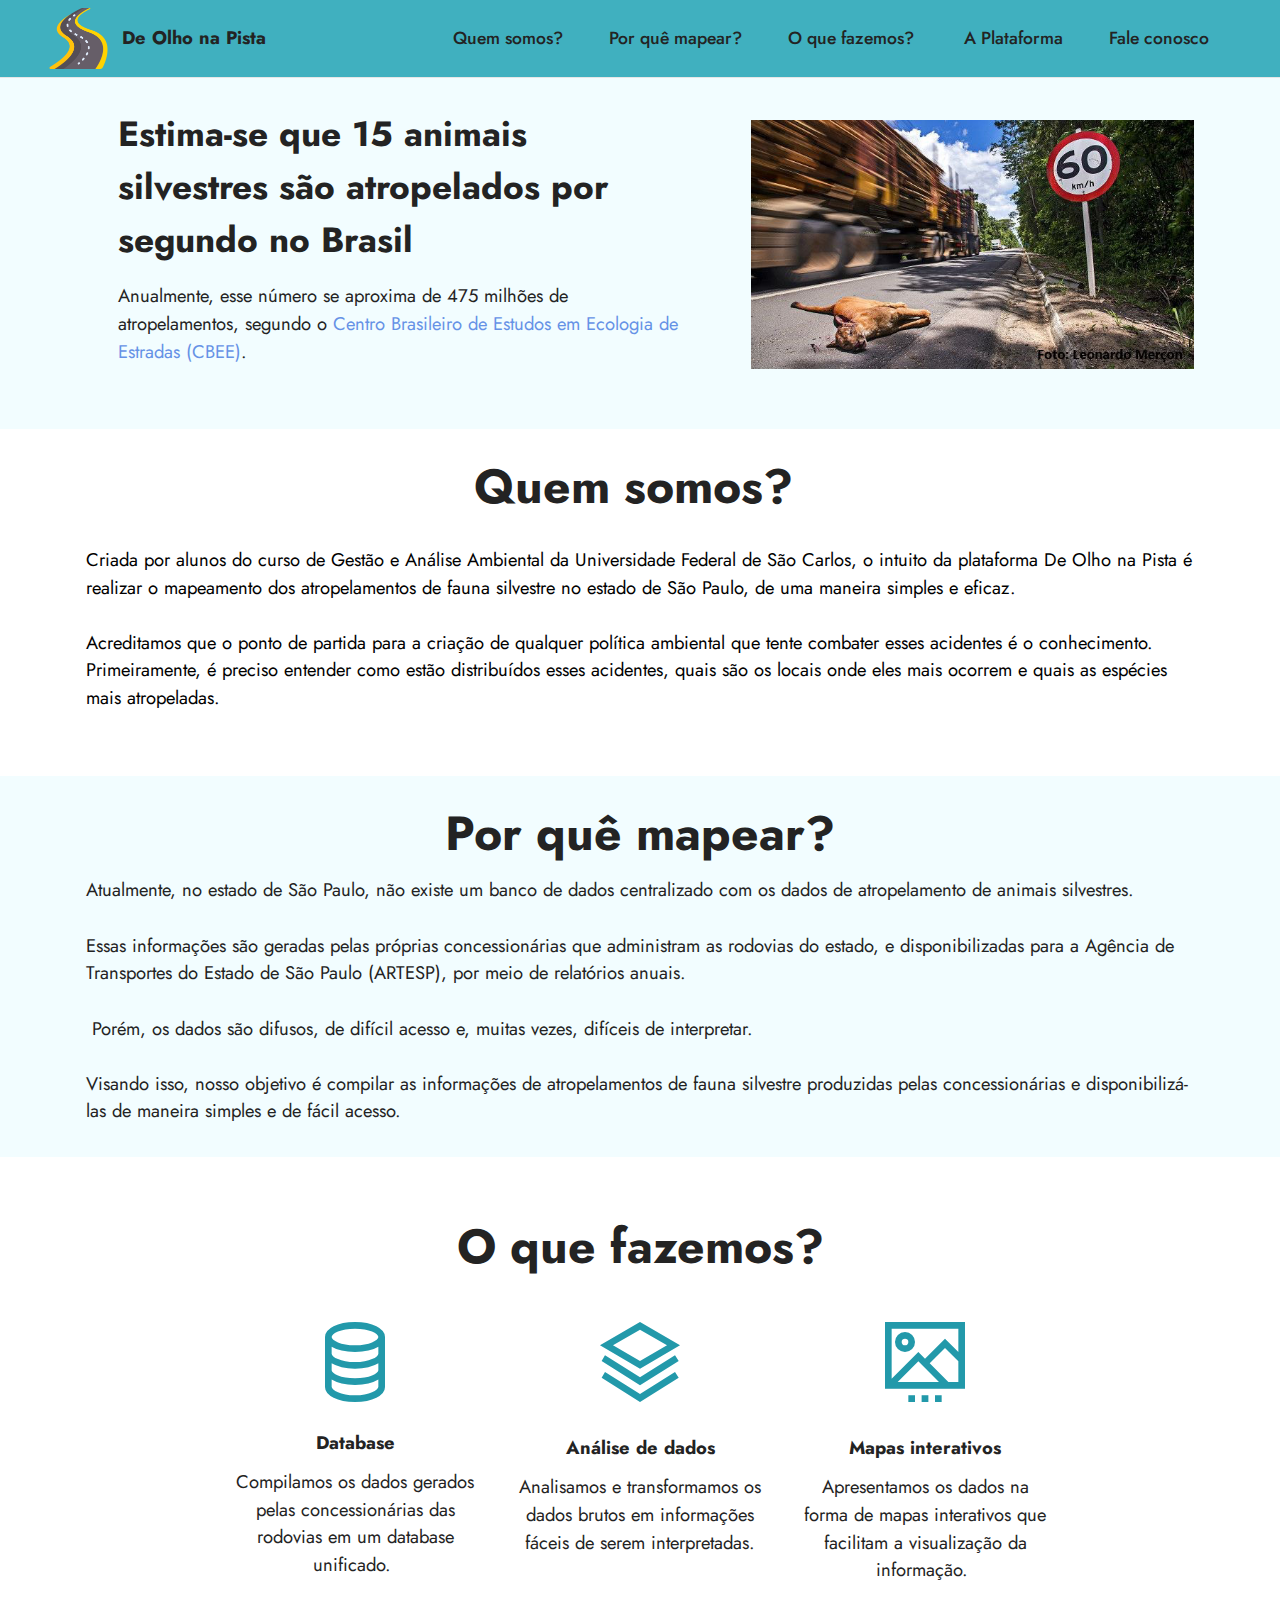
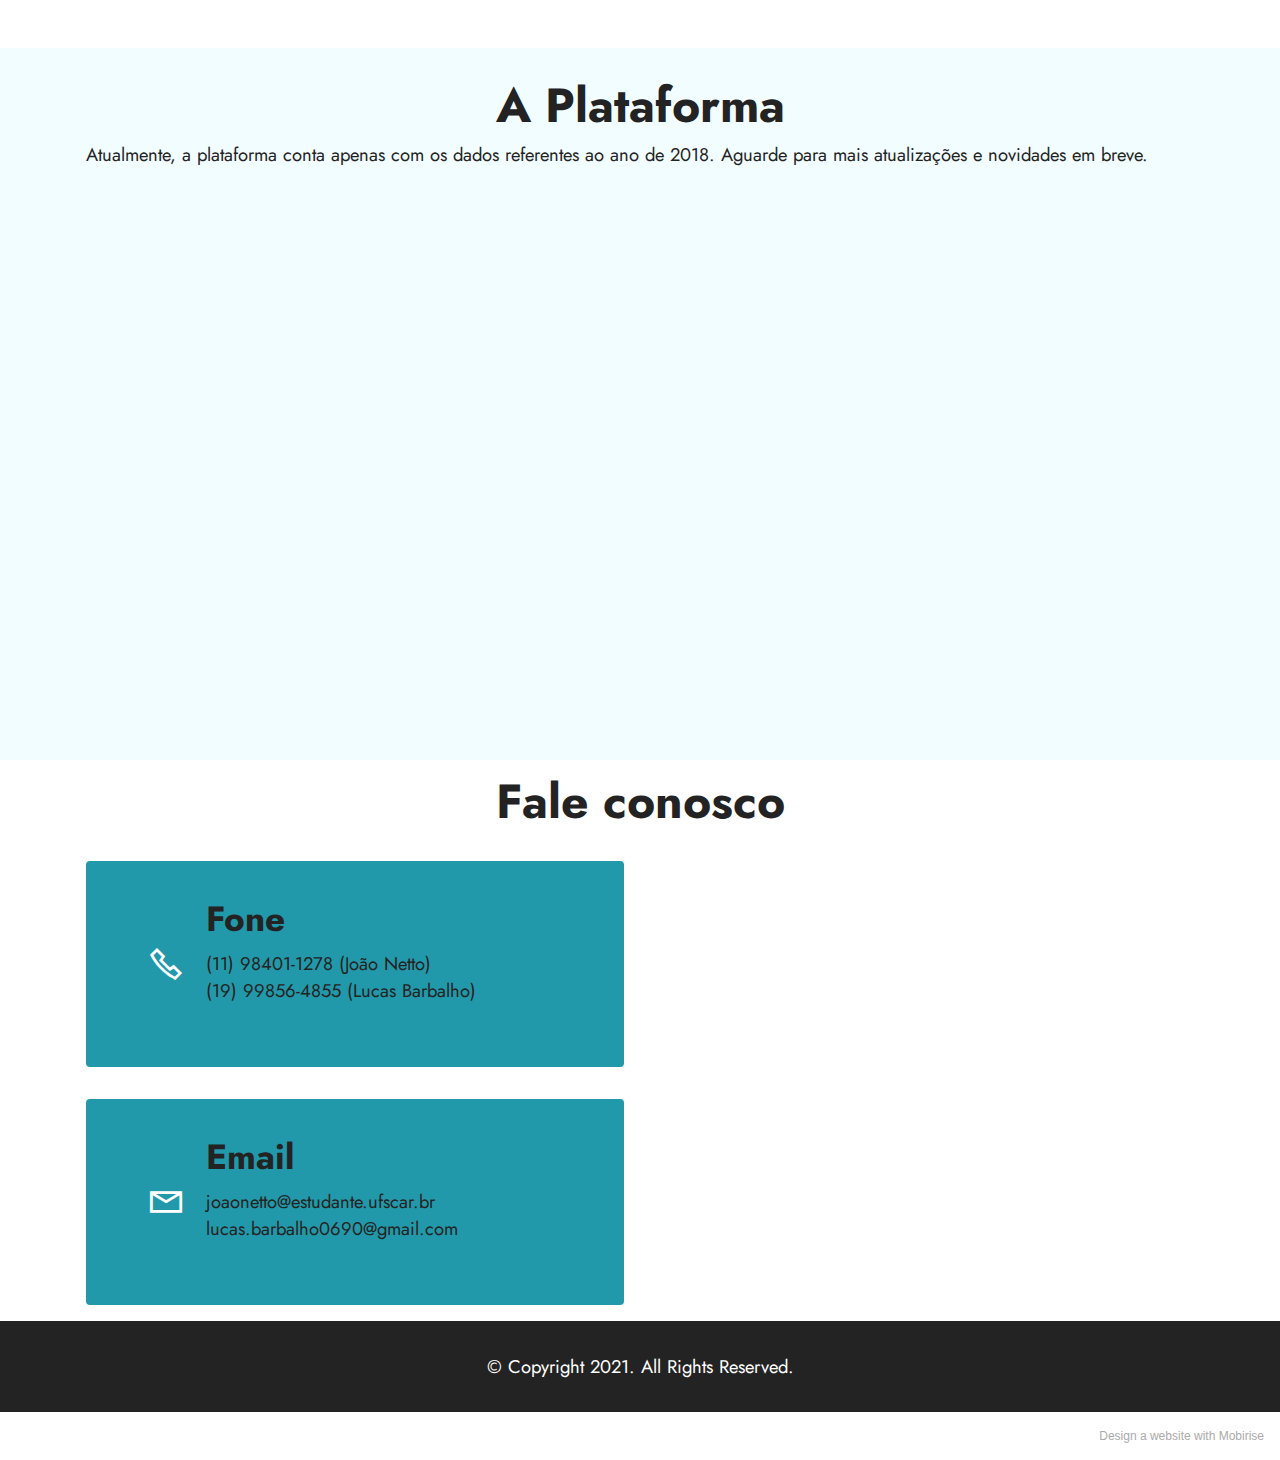
==== index.html @ 4a823601 "criacao site" ====
<!DOCTYPE html>
<html  >
<head>
  <!-- Site made with Mobirise Website Builder v5.2.0, https://mobirise.com -->
  <meta charset="UTF-8">
  <meta http-equiv="X-UA-Compatible" content="IE=edge">
  <meta name="generator" content="Mobirise v5.2.0, mobirise.com">
  <meta name="viewport" content="width=device-width, initial-scale=1, minimum-scale=1">
  <link rel="shortcut icon" href="assets/images/road-128x128-1.png" type="image/x-icon">
  <meta name="description" content="">
  
  
  <title>De Olho na Pista </title>
  <link rel="stylesheet" href="assets/web/assets/mobirise-icons2/mobirise2.css">
  <link rel="stylesheet" href="assets/tether/tether.min.css">
  <link rel="stylesheet" href="assets/bootstrap/css/bootstrap.min.css">
  <link rel="stylesheet" href="assets/bootstrap/css/bootstrap-grid.min.css">
  <link rel="stylesheet" href="assets/bootstrap/css/bootstrap-reboot.min.css">
  <link rel="stylesheet" href="assets/dropdown/css/style.css">
  <link rel="stylesheet" href="assets/socicon/css/styles.css">
  <link rel="stylesheet" href="assets/theme/css/style.css">
  <link rel="preload" as="style" href="assets/mobirise/css/mbr-additional.css"><link rel="stylesheet" href="assets/mobirise/css/mbr-additional.css" type="text/css">
  
  
  
  
</head>
<body>
  
  <section class="menu cid-s48OLK6784" once="menu" id="menu1-h">
    
    <nav class="navbar navbar-dropdown navbar-fixed-top navbar-expand-lg">
        <div class="container-fluid">
            <div class="navbar-brand">
                <span class="navbar-logo">
                    <a href="https://mobiri.se">
                        <img src="assets/images/road-121x121.png" alt="Mobirise" style="height: 3.8rem;">
                    </a>
                </span>
                <span class="navbar-caption-wrap"><a class="navbar-caption text-black text-primary display-7" href="index.html#top">De Olho na Pista</a></span>
            </div>
            <button class="navbar-toggler" type="button" data-toggle="collapse" data-target="#navbarSupportedContent" aria-controls="navbarNavAltMarkup" aria-expanded="false" aria-label="Toggle navigation">
                <div class="hamburger">
                    <span></span>
                    <span></span>
                    <span></span>
                    <span></span>
                </div>
            </button>
            <div class="collapse navbar-collapse" id="navbarSupportedContent">
                <ul class="navbar-nav nav-dropdown nav-right" data-app-modern-menu="true"><li class="nav-item"><a class="nav-link link text-black text-primary display-4" href="index.html#content1-b">Quem somos?</a></li>
                    <li class="nav-item"><a class="nav-link link text-black text-primary display-4" href="index.html#header2-p">
                            Por quê mapear?</a></li><li class="nav-item"><a class="nav-link link text-black text-primary display-4" href="index.html#features1-k">
                            O que fazemos?&nbsp;</a></li><li class="nav-item"><a class="nav-link link text-black text-primary display-4" href="index.html#map1-s">A Plataforma</a></li><li class="nav-item"><a class="nav-link link text-black text-primary display-4" href="index.html#contacts3-m">
                            Fale conosco</a></li></ul>
                
                
            </div>
        </div>
    </nav>

</section>

<section class="header14 cid-slOKND5qUb" id="header14-t">

    

    

    <div class="container">
        <div class="row justify-content-center align-items-center">
            <div class="col-12 col-md-5 image-wrapper">
                <img src="assets/images/fotocapa2-1-624x351.jpg" alt="Mobirise">
            </div>
            <div class="col-12 col-md">
                <div class="text-wrapper">
                    <h1 class="mbr-section-title mbr-fonts-style mb-3 display-5"><strong>Estima-se que 15 animais silvestres são atropelados por segundo no Brasil</strong></h1>
                    <p class="mbr-text mbr-fonts-style display-7">
                        Anualmente, esse número se aproxima de 475 milhões de atropelamentos, segundo o <a href="https://ecoestradas.com.br/" class="text-primary" target="_blank">Centro Brasileiro de Estudos em Ecologia de Estradas (CBEE)</a>.</p>
                    
                </div>
            </div>
        </div>
    </div>
</section>

<section class="content1 cid-s48vaXqeL6" id="content1-b">
    
    <div class="container">
        <div class="row justify-content-center">
            <div class="title col-12 col-md-12">
                <h3 class="mbr-section-title mbr-fonts-style align-center mb-4 display-2"><strong>Quem somos?&nbsp;</strong></h3>
                <h4 class="mbr-section-subtitle align-center mbr-fonts-style mb-4 display-7">Criada por alunos do curso de Gestão e Análise Ambiental da Universidade Federal de São Carlos, o intuito da plataforma De Olho na Pista é realizar o mapeamento dos atropelamentos de fauna silvestre no estado de São Paulo, de uma maneira simples e eficaz.&nbsp;<br><br>Acreditamos que o ponto de partida para a criação de qualquer política ambiental que tente combater esses acidentes é o conhecimento. Primeiramente, é preciso entender como estão distribuídos esses acidentes, quais são os locais onde eles mais ocorrem e quais as espécies mais atropeladas.&nbsp;&nbsp;<br></h4>
                
            </div>
        </div>
    </div>
</section>

<section class="header2 cid-slvj7kdB2M" id="header2-p">

    

    

    <div class="container">
        <div class="row">
            <div class="col-12 col-lg-12">
                <h1 class="mbr-section-title mbr-fonts-style mb-3 display-2"><strong>Por quê mapear?</strong></h1>
                
                <p class="mbr-text mbr-fonts-style display-7">Atualmente, no estado de São Paulo, não existe um banco de dados centralizado com os dados de atropelamento de animais silvestres.<br><br>Essas informações são geradas pelas próprias concessionárias que administram as rodovias do estado, e disponibilizadas para a Agência de Transportes do Estado de São Paulo (ARTESP), por meio de relatórios anuais.&nbsp;<br><br>&nbsp;Porém, os dados são difusos, de difícil acesso e, muitas vezes, difíceis de interpretar.&nbsp;<br><br>Visando isso, nosso objetivo é compilar as informações de atropelamentos de fauna silvestre produzidas pelas concessionárias e disponibilizá-las de maneira simples e de fácil acesso.&nbsp;</p>
                
            </div>
        </div>
    </div>
</section>

<section class="features1 cid-sjnw6CObbz" id="features1-k">
    

    
    <div class="container">
        <div class="row">
            <div class="col-12 col-lg-9">
                <h3 class="mbr-section-title mbr-fonts-style align-center mb-0 display-2"><strong>O que fazemos?</strong></h3>
                
            </div>
        </div>
        <div class="row">
            <div class="card col-12 col-md-6 col-lg-3">
                <div class="card-wrapper">
                    <div class="card-box align-center">
                        <div class="iconfont-wrapper">
                            <span class="mbr-iconfont mobi-mbri-database mobi-mbri" style="color: rgb(34, 153, 170); fill: rgb(34, 153, 170);"></span>
                        </div>
                        <h5 class="card-title mbr-fonts-style display-7"><p><strong>Database</strong></p></h5>
                        <p class="card-text mbr-fonts-style display-7">Compilamos os dados gerados pelas concessionárias das rodovias em um database unificado.&nbsp;</p>
                    </div>
                </div>
            </div>
            <div class="card col-12 col-md-6 col-lg-3">
                <div class="card-wrapper">
                    <div class="card-box align-center">
                        <div class="iconfont-wrapper">
                            <span class="mbr-iconfont mobi-mbri-layers mobi-mbri" style="color: rgb(34, 153, 170); fill: rgb(34, 153, 170);"></span>
                        </div>
                        <h5 class="card-title mbr-fonts-style display-7"><strong>Análise de dados</strong></h5>
                        <p class="card-text mbr-fonts-style display-7">Analisamos e transformamos os dados brutos em informações fáceis de serem interpretadas.</p>
                    </div>
                </div>
            </div>
            <div class="card col-12 col-md-6 col-lg-3">
                <div class="card-wrapper">
                    <div class="card-box align-center">
                        <div class="iconfont-wrapper">
                            <span class="mbr-iconfont mobi-mbri-image-slider mobi-mbri" style="color: rgb(34, 153, 170); fill: rgb(34, 153, 170);"></span>
                        </div>
                        <h5 class="card-title mbr-fonts-style display-7"><strong>Mapas interativos</strong></h5>
                        <p class="card-text mbr-fonts-style display-7">Apresentamos os dados na forma de mapas interativos que facilitam a visualização da informação.&nbsp;</p>
                    </div>
                </div>
            </div>
            
        </div>
    </div>
</section>

<section class="map1 cid-slOyxvfg5L" id="map1-s">
    
    
    <div class="container">
        <div class="mbr-section-head mb-4">
            <h3 class="mbr-section-title mbr-fonts-style align-center mb-0 display-2"><strong>A Plataforma</strong></h3>
            <h4 class="mbr-section-subtitle mbr-fonts-style align-center mb-0 mt-2 display-7">Atualmente, a plataforma conta apenas com os dados referentes ao ano de 2018. Aguarde para mais atualizações e novidades em breve.&nbsp;&nbsp;</h4>
        </div>
        <div class="google-map"><iframe frameborder="0" style="border:0" src="https://www.google.com/maps/embed/v1/place?key=AIzaSyCNveGQ9bfpKFwWzQLLftrR9hNiHwdqQG8&amp;q=350 5th Ave, New York, NY 10118" allowfullscreen=""></iframe></div>
    </div>
</section>

<section class="contacts3 map1 cid-sjnB9r39yg" id="contacts3-m">

    
    
    <div class="container">
        <div class="mbr-section-head">
            <h3 class="mbr-section-title mbr-fonts-style align-center mb-0 display-2">
                <strong>Fale conosco</strong></h3>
            
        </div>
        <div class="row justify-content-center mt-4">
            <div class="card col-12 col-md-6">
                <div class="card-wrapper">
                    <div class="image-wrapper">
                        <span class="mbr-iconfont mobi-mbri-phone mobi-mbri" style="color: rgb(255, 255, 255); fill: rgb(255, 255, 255);"></span>
                    </div>
                    <div class="text-wrapper">
                        <h6 class="card-title mbr-fonts-style mb-1 display-5"><strong>Fone</strong></h6>
                        <p class="mbr-text mbr-fonts-style display-7">(11) 98401-1278 (João Netto)<br>(19) 99856-4855 (Lucas Barbalho)&nbsp; &nbsp; &nbsp; &nbsp; &nbsp; &nbsp; &nbsp; &nbsp; &nbsp; &nbsp; &nbsp; &nbsp;</p>
                    </div>
                </div>
                <div class="card-wrapper">
                    <div class="image-wrapper">
                        <span class="mbr-iconfont mobi-mbri-letter mobi-mbri" style="color: rgb(255, 255, 255); fill: rgb(255, 255, 255);"></span>
                    </div>
                    <div class="text-wrapper">
                        <h6 class="card-title mbr-fonts-style mb-1 display-5">
                            <strong>Email</strong>
                        </h6>
                        <p class="mbr-text mbr-fonts-style display-7">joaonetto@estudante.ufscar.br<br>lucas.barbalho0690@gmail.com</p>
                    </div>
                </div>
            </div>
            <div class="map-wrapper col-12 col-md-6">
                <div class="google-map"><iframe frameborder="0" style="border:0" src="https://www.google.com/maps/embed/v1/place?key=AIzaSyCZI5F_k6S1k46ujh0SNrapM89f7mJxd30&amp;q=Universidade Federal de São Carlos " allowfullscreen=""></iframe></div>
            </div>
        </div>
    </div>
</section>

<section class="footer3 cid-s48P1Icc8J" once="footers" id="footer3-i">

    

    

    <div class="container-fluid">
        <div class="media-container-row align-center mbr-white">
            
            
            <div class="row row-copirayt">
                <p class="mbr-text mb-0 mbr-fonts-style mbr-white align-center display-7">
                    © Copyright 2021. All Rights Reserved.
                </p>
            </div>
        </div>
    </div>
</section><section style="background-color: #fff; font-family: -apple-system, BlinkMacSystemFont, 'Segoe UI', 'Roboto', 'Helvetica Neue', Arial, sans-serif; color:#aaa; font-size:12px; padding: 0; align-items: center; display: flex;"><a href="https://mobirise.site/d" style="flex: 1 1; height: 3rem; padding-left: 1rem;"></a><p style="flex: 0 0 auto; margin:0; padding-right:1rem;">Design a website with <a href="https://mobirise.site/z" style="color:#aaa;">Mobirise</a></p></section><script src="assets/web/assets/jquery/jquery.min.js"></script>  <script src="assets/popper/popper.min.js"></script>  <script src="assets/tether/tether.min.js"></script>  <script src="assets/bootstrap/js/bootstrap.min.js"></script>  <script src="assets/smoothscroll/smooth-scroll.js"></script>  <script src="assets/dropdown/js/nav-dropdown.js"></script>  <script src="assets/dropdown/js/navbar-dropdown.js"></script>  <script src="assets/touchswipe/jquery.touch-swipe.min.js"></script>  <script src="assets/theme/js/script.js"></script>  
  
  
</body>
</html>
---- assets/web/assets/mobirise-icons2/mobirise2.css ----
@font-face {
  font-family: 'Moririse2';
  font-display: swap;
  src:  url('mobirise2.eot?f2bix4');
  src:  url('mobirise2.eot?f2bix4#iefix') format('embedded-opentype'),
    url('mobirise2.ttf?f2bix4') format('truetype'),
    url('mobirise2.woff?f2bix4') format('woff'),
    url('mobirise2.svg?f2bix4#mobirise2') format('svg');
  font-weight: normal;
  font-style: normal;
}

[class^="mobi-"], [class*=" mobi-"] {
  /* use !important to prevent issues with browser extensions that change fonts */
  font-family: 'Moririse2' !important;
  speak: none;
  font-style: normal;
  font-weight: normal;
  font-variant: normal;
  text-transform: none;
  line-height: 1;

  /* Better Font Rendering =========== */
  -webkit-font-smoothing: antialiased;
  -moz-osx-font-smoothing: grayscale;
}

.mobi-mbri-add-submenu:before {
  content: "\e900";
}
.mobi-mbri-alert:before {
  content: "\e901";
}
.mobi-mbri-align-center:before {
  content: "\e902";
}
.mobi-mbri-align-justify:before {
  content: "\e903";
}
.mobi-mbri-align-left:before {
  content: "\e904";
}
.mobi-mbri-align-right:before {
  content: "\e905";
}
.mobi-mbri-android:before {
  content: "\e906";
}
.mobi-mbri-apple:before {
  content: "\e907";
}
.mobi-mbri-arrow-down:before {
  content: "\e908";
}
.mobi-mbri-arrow-next:before {
  content: "\e909";
}
.mobi-mbri-arrow-prev:before {
  content: "\e90a";
}
.mobi-mbri-arrow-up:before {
  content: "\e90b";
}
.mobi-mbri-bold:before {
  content: "\e90c";
}
.mobi-mbri-bookmark:before {
  content: "\e90d";
}
.mobi-mbri-bootstrap:before {
  content: "\e90e";
}
.mobi-mbri-briefcase:before {
  content: "\e90f";
}
.mobi-mbri-browse:before {
  content: "\e910";
}
.mobi-mbri-bulleted-list:before {
  content: "\e911";
}
.mobi-mbri-calendar:before {
  content: "\e912";
}
.mobi-mbri-camera:before {
  content: "\e913";
}
.mobi-mbri-cart-add:before {
  content: "\e914";
}
.mobi-mbri-cart-full:before {
  content: "\e915";
}
.mobi-mbri-cash:before {
  content: "\e916";
}
.mobi-mbri-change-style:before {
  content: "\e917";
}
.mobi-mbri-chat:before {
  content: "\e918";
}
.mobi-mbri-clock:before {
  content: "\e919";
}
.mobi-mbri-close:before {
  content: "\e91a";
}
.mobi-mbri-cloud:before {
  content: "\e91b";
}
.mobi-mbri-code:before {
  content: "\e91c";
}
.mobi-mbri-contact-form:before {
  content: "\e91d";
}
.mobi-mbri-credit-card:before {
  content: "\e91e";
}
.mobi-mbri-cursor-click:before {
  content: "\e91f";
}
.mobi-mbri-cust-feedback:before {
  content: "\e920";
}
.mobi-mbri-database:before {
  content: "\e921";
}
.mobi-mbri-delivery:before {
  content: "\e922";
}
.mobi-mbri-desktop:before {
  content: "\e923";
}
.mobi-mbri-devices:before {
  content: "\e924";
}
.mobi-mbri-down:before {
  content: "\e925";
}
.mobi-mbri-download-2:before {
  content: "\e926";
}
.mobi-mbri-download:before {
  content: "\e927";
}
.mobi-mbri-drag-n-drop-2:before {
  content: "\e928";
}
.mobi-mbri-drag-n-drop:before {
  content: "\e929";
}
.mobi-mbri-edit-2:before {
  content: "\e92a";
}
.mobi-mbri-edit:before {
  content: "\e92b";
}
.mobi-mbri-error:before {
  content: "\e92c";
}
.mobi-mbri-extension:before {
  content: "\e92d";
}
.mobi-mbri-features:before {
  content: "\e92e";
}
.mobi-mbri-file:before {
  content: "\e92f";
}
.mobi-mbri-flag:before {
  content: "\e930";
}
.mobi-mbri-folder:before {
  content: "\e931";
}
.mobi-mbri-gift:before {
  content: "\e932";
}
.mobi-mbri-github:before {
  content: "\e933";
}
.mobi-mbri-globe-2:before {
  content: "\e934";
}
.mobi-mbri-globe:before {
  content: "\e935";
}
.mobi-mbri-growing-chart:before {
  content: "\e936";
}
.mobi-mbri-hearth:before {
  content: "\e937";
}
.mobi-mbri-help:before {
  content: "\e938";
}
.mobi-mbri-home:before {
  content: "\e939";
}
.mobi-mbri-hot-cup:before {
  content: "\e93a";
}
.mobi-mbri-idea:before {
  content: "\e93b";
}
.mobi-mbri-image-gallery:before {
  content: "\e93c";
}
.mobi-mbri-image-slider:before {
  content: "\e93d";
}
.mobi-mbri-info:before {
  content: "\e93e";
}
.mobi-mbri-italic:before {
  content: "\e93f";
}
.mobi-mbri-key:before {
  content: "\e940";
}
.mobi-mbri-laptop:before {
  content: "\e941";
}
.mobi-mbri-layers:before {
  content: "\e942";
}
.mobi-mbri-left-right:before {
  content: "\e943";
}
.mobi-mbri-left:before {
  content: "\e944";
}
.mobi-mbri-letter:before {
  content: "\e945";
}
.mobi-mbri-like:before {
  content: "\e946";
}
.mobi-mbri-link:before {
  content: "\e947";
}
.mobi-mbri-lock:before {
  content: "\e948";
}
.mobi-mbri-login:before {
  content: "\e949";
}
.mobi-mbri-logout:before {
  content: "\e94a";
}
.mobi-mbri-magic-stick:before {
  content: "\e94b";
}
.mobi-mbri-map-pin:before {
  content: "\e94c";
}
.mobi-mbri-menu:before {
  content: "\e94d";
}
.mobi-mbri-mobile-2:before {
  content: "\e94e";
}
.mobi-mbri-mobile-horizontal:before {
  content: "\e94f";
}
.mobi-mbri-mobile:before {
  content: "\e950";
}
.mobi-mbri-mobirise:before {
  content: "\e951";
}
.mobi-mbri-more-horizontal:before {
  content: "\e952";
}
.mobi-mbri-more-vertical:before {
  content: "\e953";
}
.mobi-mbri-music:before {
  content: "\e954";
}
.mobi-mbri-new-file:before {
  content: "\e955";
}
.mobi-mbri-numbered-list:before {
  content: "\e956";
}
.mobi-mbri-opened-folder:before {
  content: "\e957";
}
.mobi-mbri-pages:before {
  content: "\e958";
}
.mobi-mbri-paper-plane:before {
  content: "\e959";
}
.mobi-mbri-paperclip:before {
  content: "\e95a";
}
.mobi-mbri-phone:before {
  content: "\e95b";
}
.mobi-mbri-photo:before {
  content: "\e95c";
}
.mobi-mbri-photos:before {
  content: "\e95d";
}
.mobi-mbri-pin:before {
  content: "\e95e";
}
.mobi-mbri-play:before {
  content: "\e95f";
}
.mobi-mbri-plus:before {
  content: "\e960";
}
.mobi-mbri-preview:before {
  content: "\e961";
}
.mobi-mbri-print:before {
  content: "\e962";
}
.mobi-mbri-protect:before {
  content: "\e963";
}
.mobi-mbri-question:before {
  content: "\e964";
}
.mobi-mbri-quote-left:before {
  content: "\e965";
}
.mobi-mbri-quote-right:before {
  content: "\e966";
}
.mobi-mbri-redo:before {
  content: "\e967";
}
.mobi-mbri-refresh:before {
  content: "\e968";
}
.mobi-mbri-responsive-2:before {
  content: "\e969";
}
.mobi-mbri-responsive:before {
  content: "\e96a";
}
.mobi-mbri-right:before {
  content: "\e96b";
}
.mobi-mbri-rocket:before {
  content: "\e96c";
}
.mobi-mbri-sad-face:before {
  content: "\e96d";
}
.mobi-mbri-sale:before {
  content: "\e96e";
}
.mobi-mbri-save:before {
  content: "\e96f";
}
.mobi-mbri-search:before {
  content: "\e970";
}
.mobi-mbri-setting-2:before {
  content: "\e971";
}
.mobi-mbri-setting-3:before {
  content: "\e972";
}
.mobi-mbri-setting:before {
  content: "\e973";
}
.mobi-mbri-share:before {
  content: "\e974";
}
.mobi-mbri-shopping-bag:before {
  content: "\e975";
}
.mobi-mbri-shopping-basket:before {
  content: "\e976";
}
.mobi-mbri-shopping-cart:before {
  content: "\e977";
}
.mobi-mbri-sites:before {
  content: "\e978";
}
.mobi-mbri-smile-face:before {
  content: "\e979";
}
.mobi-mbri-speed:before {
  content: "\e97a";
}
.mobi-mbri-star:before {
  content: "\e97b";
}
.mobi-mbri-success:before {
  content: "\e97c";
}
.mobi-mbri-sun:before {
  content: "\e97d";
}
.mobi-mbri-sun2:before {
  content: "\e97e";
}
.mobi-mbri-tablet-vertical:before {
  content: "\e97f";
}
.mobi-mbri-tablet:before {
  content: "\e980";
}
.mobi-mbri-target:before {
  content: "\e981";
}
.mobi-mbri-timer:before {
  content: "\e982";
}
.mobi-mbri-to-ftp:before {
  content: "\e983";
}
.mobi-mbri-to-local-drive:before {
  content: "\e984";
}
.mobi-mbri-touch-swipe:before {
  content: "\e985";
}
.mobi-mbri-touch:before {
  content: "\e986";
}
.mobi-mbri-trash:before {
  content: "\e987";
}
.mobi-mbri-underline:before {
  content: "\e988";
}
.mobi-mbri-undo:before {
  content: "\e989";
}
.mobi-mbri-unlink:before {
  content: "\e98a";
}
.mobi-mbri-unlock:before {
  content: "\e98b";
}
.mobi-mbri-up-down:before {
  content: "\e98c";
}
.mobi-mbri-up:before {
  content: "\e98d";
}
.mobi-mbri-update:before {
  content: "\e98e";
}
.mobi-mbri-upload-2:before {
  content: "\e98f";
}
.mobi-mbri-upload:before {
  content: "\e990";
}
.mobi-mbri-user-2:before {
  content: "\e991";
}
.mobi-mbri-user:before {
  content: "\e992";
}
.mobi-mbri-users:before {
  content: "\e993";
}
.mobi-mbri-video-play:before {
  content: "\e994";
}
.mobi-mbri-video:before {
  content: "\e995";
}
.mobi-mbri-watch:before {
  content: "\e996";
}
.mobi-mbri-website-theme-2:before {
  content: "\e997";
}
.mobi-mbri-website-theme:before {
  content: "\e998";
}
.mobi-mbri-wifi:before {
  content: "\e999";
}
.mobi-mbri-windows:before {
  content: "\e99a";
}
.mobi-mbri-zoom-in:before {
  content: "\e99b";
}
.mobi-mbri-zoom-out:before {
  content: "\e99c";
}
---- assets/dropdown/css/style.css ----
.navbar-dropdown {
  left: 0;
  padding: 0;
  position: absolute;
  right: 0;
  top: 0;
  transition: all 0.45s ease;
  z-index: 1030;
  background: #282828; }
  .navbar-dropdown .navbar-logo {
    margin-right: 0.8rem;
    transition: margin 0.3s ease-in-out;
    vertical-align: middle; }
    .navbar-dropdown .navbar-logo img {
      height: 3.125rem;
      transition: all 0.3s ease-in-out; }
    .navbar-dropdown .navbar-logo.mbr-iconfont {
      font-size: 3.125rem;
      line-height: 3.125rem; }
  .navbar-dropdown .navbar-caption {
    font-weight: 700;
    white-space: normal;
    vertical-align: -4px;
    line-height: 3.125rem !important; }
    .navbar-dropdown .navbar-caption, .navbar-dropdown .navbar-caption:hover {
      color: inherit;
      text-decoration: none; }
  .navbar-dropdown .mbr-iconfont + .navbar-caption {
    vertical-align: -1px; }
  .navbar-dropdown.navbar-fixed-top {
    position: fixed; }
  .navbar-dropdown .navbar-brand span {
    vertical-align: -4px; }
  .navbar-dropdown.bg-color.transparent {
    background: none; }
  .navbar-dropdown.navbar-short .navbar-brand {
    padding: 0.625rem 0; }
    .navbar-dropdown.navbar-short .navbar-brand span {
      vertical-align: -1px; }
  .navbar-dropdown.navbar-short .navbar-caption {
    line-height: 2.375rem !important;
    vertical-align: -2px; }
  .navbar-dropdown.navbar-short .navbar-logo {
    margin-right: 0.5rem; }
    .navbar-dropdown.navbar-short .navbar-logo img {
      height: 2.375rem; }
    .navbar-dropdown.navbar-short .navbar-logo.mbr-iconfont {
      font-size: 2.375rem;
      line-height: 2.375rem; }
  .navbar-dropdown.navbar-short .mbr-table-cell {
    height: 3.625rem; }
  .navbar-dropdown .navbar-close {
    left: 0.6875rem;
    position: fixed;
    top: 0.75rem;
    z-index: 1000; }
  .navbar-dropdown .hamburger-icon {
    content: "";
    display: inline-block;
    vertical-align: middle;
    width: 16px;
    -webkit-box-shadow: 0 -6px 0 1px #282828,0 0 0 1px #282828,0 6px 0 1px #282828;
    -moz-box-shadow: 0 -6px 0 1px #282828,0 0 0 1px #282828,0 6px 0 1px #282828;
    box-shadow: 0 -6px 0 1px #282828,0 0 0 1px #282828,0 6px 0 1px #282828; }

.dropdown-menu .dropdown-toggle[data-toggle="dropdown-submenu"]::after {
  border-bottom: 0.35em solid transparent;
  border-left: 0.35em solid;
  border-right: 0;
  border-top: 0.35em solid transparent;
  margin-left: 0.3rem; }

.dropdown-menu .dropdown-item:focus {
  outline: 0; }

.nav-dropdown {
  font-size: 0.75rem;
  font-weight: 500;
  height: auto !important; }
  .nav-dropdown .nav-btn {
    padding-left: 1rem; }
  .nav-dropdown .link {
    margin: .667em 1.667em;
    font-weight: 500;
    padding: 0;
    transition: color .2s ease-in-out; }
    .nav-dropdown .link.dropdown-toggle {
      margin-right: 2.583em; }
      .nav-dropdown .link.dropdown-toggle::after {
        margin-left: .25rem;
        border-top: 0.35em solid;
        border-right: 0.35em solid transparent;
        border-left: 0.35em solid transparent;
        border-bottom: 0; }
      .nav-dropdown .link.dropdown-toggle[aria-expanded="true"] {
        margin: 0;
        padding: 0.667em 3.263em  0.667em 1.667em; }
  .nav-dropdown .link::after,
  .nav-dropdown .dropdown-item::after {
    color: inherit; }
  .nav-dropdown .btn {
    font-size: 0.75rem;
    font-weight: 700;
    letter-spacing: 0;
    margin-bottom: 0;
    padding-left: 1.25rem;
    padding-right: 1.25rem; }
  .nav-dropdown .dropdown-menu {
    border-radius: 0;
    border: 0;
    left: 0;
    margin: 0;
    padding-bottom: 1.25rem;
    padding-top: 1.25rem;
    position: relative; }
  .nav-dropdown .dropdown-submenu {
    margin-left: 0.125rem;
    top: 0; }
  .nav-dropdown .dropdown-item {
    font-weight: 500;
    line-height: 2;
    padding: 0.3846em 4.615em 0.3846em 1.5385em;
    position: relative;
    transition: color .2s ease-in-out, background-color .2s ease-in-out; }
    .nav-dropdown .dropdown-item::after {
      margin-top: -0.3077em;
      position: absolute;
      right: 1.1538em;
      top: 50%; }
    .nav-dropdown .dropdown-item:focus, .nav-dropdown .dropdown-item:hover {
      background: none; }

@media (max-width: 767px) {
  .nav-dropdown.navbar-toggleable-sm {
    bottom: 0;
    display: none;
    left: 0;
    overflow-x: hidden;
    position: fixed;
    top: 0;
    transform: translateX(-100%);
    -ms-transform: translateX(-100%);
    -webkit-transform: translateX(-100%);
    width: 18.75rem;
    z-index: 999; } }
.nav-dropdown.navbar-toggleable-xl {
  bottom: 0;
  display: none;
  left: 0;
  overflow-x: hidden;
  position: fixed;
  top: 0;
  transform: translateX(-100%);
  -ms-transform: translateX(-100%);
  -webkit-transform: translateX(-100%);
  width: 18.75rem;
  z-index: 999; }

.nav-dropdown-sm {
  display: block !important;
  overflow-x: hidden;
  overflow: auto;
  padding-top: 3.875rem; }
  .nav-dropdown-sm::after {
    content: "";
    display: block;
    height: 3rem;
    width: 100%; }
  .nav-dropdown-sm.collapse.in ~ .navbar-close {
    display: block !important; }
  .nav-dropdown-sm.collapsing, .nav-dropdown-sm.collapse.in {
    transform: translateX(0);
    -ms-transform: translateX(0);
    -webkit-transform: translateX(0);
    transition: all 0.25s ease-out;
    -webkit-transition: all 0.25s ease-out;
    background: #282828; }
  .nav-dropdown-sm.collapsing[aria-expanded="false"] {
    transform: translateX(-100%);
    -ms-transform: translateX(-100%);
    -webkit-transform: translateX(-100%); }
  .nav-dropdown-sm .nav-item {
    display: block;
    margin-left: 0 !important;
    padding-left: 0; }
  .nav-dropdown-sm .link,
  .nav-dropdown-sm .dropdown-item {
    border-top: 1px dotted rgba(255, 255, 255, 0.1);
    font-size: 0.8125rem;
    line-height: 1.6;
    margin: 0 !important;
    padding: 0.875rem 2.4rem 0.875rem 1.5625rem !important;
    position: relative;
    white-space: normal; }
    .nav-dropdown-sm .link:focus, .nav-dropdown-sm .link:hover,
    .nav-dropdown-sm .dropdown-item:focus,
    .nav-dropdown-sm .dropdown-item:hover {
      background: rgba(0, 0, 0, 0.2) !important;
      color: #c0a375; }
  .nav-dropdown-sm .nav-btn {
    position: relative;
    padding: 1.5625rem 1.5625rem 0 1.5625rem; }
    .nav-dropdown-sm .nav-btn::before {
      border-top: 1px dotted rgba(255, 255, 255, 0.1);
      content: "";
      left: 0;
      position: absolute;
      top: 0;
      width: 100%; }
    .nav-dropdown-sm .nav-btn + .nav-btn {
      padding-top: 0.625rem; }
      .nav-dropdown-sm .nav-btn + .nav-btn::before {
        display: none; }
  .nav-dropdown-sm .btn {
    padding: 0.625rem 0; }
  .nav-dropdown-sm .dropdown-toggle[data-toggle="dropdown-submenu"]::after {
    margin-left: .25rem;
    border-top: 0.35em solid;
    border-right: 0.35em solid transparent;
    border-left: 0.35em solid transparent;
    border-bottom: 0; }
  .nav-dropdown-sm .dropdown-toggle[data-toggle="dropdown-submenu"][aria-expanded="true"]::after {
    border-top: 0;
    border-right: 0.35em solid transparent;
    border-left: 0.35em solid transparent;
    border-bottom: 0.35em solid; }
  .nav-dropdown-sm .dropdown-menu {
    margin: 0;
    padding: 0;
    position: relative;
    top: 0;
    left: 0;
    width: 100%;
    border: 0;
    float: none;
    border-radius: 0;
    background: none; }
  .nav-dropdown-sm .dropdown-submenu {
    left: 100%;
    margin-left: 0.125rem;
    margin-top: -1.25rem;
    top: 0; }

.navbar-toggleable-sm .nav-dropdown .dropdown-menu {
  position: absolute; }

.navbar-toggleable-sm .nav-dropdown .dropdown-submenu {
  left: 100%;
  margin-left: 0.125rem;
  margin-top: -1.25rem;
  top: 0; }

.navbar-toggleable-sm.opened .nav-dropdown .dropdown-menu {
  position: relative; }

.navbar-toggleable-sm.opened .nav-dropdown .dropdown-submenu {
  left: 0;
  margin-left: 00rem;
  margin-top: 0rem;
  top: 0; }

.is-builder .nav-dropdown.collapsing {
  transition: none !important; }

/*# sourceMappingURL=style.css.map */
---- assets/socicon/css/styles.css ----
@charset "UTF-8";

@font-face {
  font-family: 'Socicon';
  src:  url('../fonts/socicon.eot');
  src:  url('../fonts/socicon.eot?#iefix') format('embedded-opentype'),
    url('../fonts/socicon.woff2') format('woff2'),
    url('../fonts/socicon.ttf') format('truetype'),
    url('../fonts/socicon.woff') format('woff'),
    url('../fonts/socicon.svg#socicon') format('svg');
  font-weight: normal;
  font-style: normal;
}

[data-icon]:before {
  font-family: "socicon" !important;
  content: attr(data-icon);
  font-style: normal !important;
  font-weight: normal !important;
  font-variant: normal !important;
  text-transform: none !important;
  speak: none;
  line-height: 1;
  -webkit-font-smoothing: antialiased;
  -moz-osx-font-smoothing: grayscale;
}

[class^="socicon-"], [class*=" socicon-"] {
  /* use !important to prevent issues with browser extensions that change fonts */
  font-family: 'Socicon' !important;
  speak: none;
  font-style: normal;
  font-weight: normal;
  font-variant: normal;
  text-transform: none;
  line-height: 1;

  /* Better Font Rendering =========== */
  -webkit-font-smoothing: antialiased;
  -moz-osx-font-smoothing: grayscale;
}

.socicon-eitaa:before {
  content: "\e97c";
}
.socicon-soroush:before {
  content: "\e97d";
}
.socicon-bale:before {
  content: "\e97e";
}
.socicon-zazzle:before {
  content: "\e97b";
}
.socicon-society6:before {
  content: "\e97a";
}
.socicon-redbubble:before {
  content: "\e979";
}
.socicon-avvo:before {
  content: "\e978";
}
.socicon-stitcher:before {
  content: "\e977";
}
.socicon-googlehangouts:before {
  content: "\e974";
}
.socicon-dlive:before {
  content: "\e975";
}
.socicon-vsco:before {
  content: "\e976";
}
.socicon-flipboard:before {
  content: "\e973";
}
.socicon-ubuntu:before {
  content: "\e958";
}
.socicon-artstation:before {
  content: "\e959";
}
.socicon-invision:before {
  content: "\e95a";
}
.socicon-torial:before {
  content: "\e95b";
}
.socicon-collectorz:before {
  content: "\e95c";
}
.socicon-seenthis:before {
  content: "\e95d";
}
.socicon-googleplaymusic:before {
  content: "\e95e";
}
.socicon-debian:before {
  content: "\e95f";
}
.socicon-filmfreeway:before {
  content: "\e960";
}
.socicon-gnome:before {
  content: "\e961";
}
.socicon-itchio:before {
  content: "\e962";
}
.socicon-jamendo:before {
  content: "\e963";
}
.socicon-mix:before {
  content: "\e964";
}
.socicon-sharepoint:before {
  content: "\e965";
}
.socicon-tinder:before {
  content: "\e966";
}
.socicon-windguru:before {
  content: "\e967";
}
.socicon-cdbaby:before {
  content: "\e968";
}
.socicon-elementaryos:before {
  content: "\e969";
}
.socicon-stage32:before {
  content: "\e96a";
}
.socicon-tiktok:before {
  content: "\e96b";
}
.socicon-gitter:before {
  content: "\e96c";
}
.socicon-letterboxd:before {
  content: "\e96d";
}
.socicon-threema:before {
  content: "\e96e";
}
.socicon-splice:before {
  content: "\e96f";
}
.socicon-metapop:before {
  content: "\e970";
}
.socicon-naver:before {
  content: "\e971";
}
.socicon-remote:before {
  content: "\e972";
}
.socicon-internet:before {
  content: "\e957";
}
.socicon-moddb:before {
  content: "\e94b";
}
.socicon-indiedb:before {
  content: "\e94c";
}
.socicon-traxsource:before {
  content: "\e94d";
}
.socicon-gamefor:before {
  content: "\e94e";
}
.socicon-pixiv:before {
  content: "\e94f";
}
.socicon-myanimelist:before {
  content: "\e950";
}
.socicon-blackberry:before {
  content: "\e951";
}
.socicon-wickr:before {
  content: "\e952";
}
.socicon-spip:before {
  content: "\e953";
}
.socicon-napster:before {
  content: "\e954";
}
.socicon-beatport:before {
  content: "\e955";
}
.socicon-hackerone:before {
  content: "\e956";
}
.socicon-hackernews:before {
  content: "\e946";
}
.socicon-smashwords:before {
  content: "\e947";
}
.socicon-kobo:before {
  content: "\e948";
}
.socicon-bookbub:before {
  content: "\e949";
}
.socicon-mailru:before {
  content: "\e94a";
}
.socicon-gitlab:before {
  content: "\e945";
}
.socicon-instructables:before {
  content: "\e944";
}
.socicon-portfolio:before {
  content: "\e943";
}
.socicon-codered:before {
  content: "\e940";
}
.socicon-origin:before {
  content: "\e941";
}
.socicon-nextdoor:before {
  content: "\e942";
}
.socicon-udemy:before {
  content: "\e93f";
}
.socicon-livemaster:before {
  content: "\e93e";
}
.socicon-crunchbase:before {
  content: "\e93b";
}
.socicon-homefy:before {
  content: "\e93c";
}
.socicon-calendly:before {
  content: "\e93d";
}
.socicon-realtor:before {
  content: "\e90f";
}
.socicon-tidal:before {
  content: "\e910";
}
.socicon-qobuz:before {
  content: "\e911";
}
.socicon-natgeo:before {
  content: "\e912";
}
.socicon-mastodon:before {
  content: "\e913";
}
.socicon-unsplash:before {
  content: "\e914";
}
.socicon-homeadvisor:before {
  content: "\e915";
}
.socicon-angieslist:before {
  content: "\e916";
}
.socicon-codepen:before {
  content: "\e917";
}
.socicon-slack:before {
  content: "\e918";
}
.socicon-openaigym:before {
  content: "\e919";
}
.socicon-logmein:before {
  content: "\e91a";
}
.socicon-fiverr:before {
  content: "\e91b";
}
.socicon-gotomeeting:before {
  content: "\e91c";
}
.socicon-aliexpress:before {
  content: "\e91d";
}
.socicon-guru:before {
  content: "\e91e";
}
.socicon-appstore:before {
  content: "\e91f";
}
.socicon-homes:before {
  content: "\e920";
}
.socicon-zoom:before {
  content: "\e921";
}
.socicon-alibaba:before {
  content: "\e922";
}
.socicon-craigslist:before {
  content: "\e923";
}
.socicon-wix:before {
  content: "\e924";
}
.socicon-redfin:before {
  content: "\e925";
}
.socicon-googlecalendar:before {
  content: "\e926";
}
.socicon-shopify:before {
  content: "\e927";
}
.socicon-freelancer:before {
  content: "\e928";
}
.socicon-seedrs:before {
  content: "\e929";
}
.socicon-bing:before {
  content: "\e92a";
}
.socicon-doodle:before {
  content: "\e92b";
}
.socicon-bonanza:before {
  content: "\e92c";
}
.socicon-squarespace:before {
  content: "\e92d";
}
.socicon-toptal:before {
  content: "\e92e";
}
.socicon-gust:before {
  content: "\e92f";
}
.socicon-ask:before {
  content: "\e930";
}
.socicon-trulia:before {
  content: "\e931";
}
.socicon-loomly:before {
  content: "\e932";
}
.socicon-ghost:before {
  content: "\e933";
}
.socicon-upwork:before {
  content: "\e934";
}
.socicon-fundable:before {
  content: "\e935";
}
.socicon-booking:before {
  content: "\e936";
}
.socicon-googlemaps:before {
  content: "\e937";
}
.socicon-zillow:before {
  content: "\e938";
}
.socicon-niconico:before {
  content: "\e939";
}
.socicon-toneden:before {
  content: "\e93a";
}
.socicon-augment:before {
  content: "\e908";
}
.socicon-bitbucket:before {
  content: "\e909";
}
.socicon-fyuse:before {
  content: "\e90a";
}
.socicon-yt-gaming:before {
  content: "\e90b";
}
.socicon-sketchfab:before {
  content: "\e90c";
}
.socicon-mobcrush:before {
  content: "\e90d";
}
.socicon-microsoft:before {
  content: "\e90e";
}
.socicon-pandora:before {
  content: "\e907";
}
.socicon-messenger:before {
  content: "\e906";
}
.socicon-gamewisp:before {
  content: "\e905";
}
.socicon-bloglovin:before {
  content: "\e904";
}
.socicon-tunein:before {
  content: "\e903";
}
.socicon-gamejolt:before {
  content: "\e901";
}
.socicon-trello:before {
  content: "\e902";
}
.socicon-spreadshirt:before {
  content: "\e900";
}
.socicon-500px:before {
  content: "\e000";
}
.socicon-8tracks:before {
  content: "\e001";
}
.socicon-airbnb:before {
  content: "\e002";
}
.socicon-alliance:before {
  content: "\e003";
}
.socicon-amazon:before {
  content: "\e004";
}
.socicon-amplement:before {
  content: "\e005";
}
.socicon-android:before {
  content: "\e006";
}
.socicon-angellist:before {
  content: "\e007";
}
.socicon-apple:before {
  content: "\e008";
}
.socicon-appnet:before {
  content: "\e009";
}
.socicon-baidu:before {
  content: "\e00a";
}
.socicon-bandcamp:before {
  content: "\e00b";
}
.socicon-battlenet:before {
  content: "\e00c";
}
.socicon-mixer:before {
  content: "\e00d";
}
.socicon-bebee:before {
  content: "\e00e";
}
.socicon-bebo:before {
  content: "\e00f";
}
.socicon-behance:before {
  content: "\e010";
}
.socicon-blizzard:before {
  content: "\e011";
}
.socicon-blogger:before {
  content: "\e012";
}
.socicon-buffer:before {
  content: "\e013";
}
.socicon-chrome:before {
  content: "\e014";
}
.socicon-coderwall:before {
  content: "\e015";
}
.socicon-curse:before {
  content: "\e016";
}
.socicon-dailymotion:before {
  content: "\e017";
}
.socicon-deezer:before {
  content: "\e018";
}
.socicon-delicious:before {
  content: "\e019";
}
.socicon-deviantart:before {
  content: "\e01a";
}
.socicon-diablo:before {
  content: "\e01b";
}
.socicon-digg:before {
  content: "\e01c";
}
.socicon-discord:before {
  content: "\e01d";
}
.socicon-disqus:before {
  content: "\e01e";
}
.socicon-douban:before {
  content: "\e01f";
}
.socicon-draugiem:before {
  content: "\e020";
}
.socicon-dribbble:before {
  content: "\e021";
}
.socicon-drupal:before {
  content: "\e022";
}
.socicon-ebay:before {
  content: "\e023";
}
.socicon-ello:before {
  content: "\e024";
}
.socicon-endomodo:before {
  content: "\e025";
}
.socicon-envato:before {
  content: "\e026";
}
.socicon-etsy:before {
  content: "\e027";
}
.socicon-facebook:before {
  content: "\e028";
}
.socicon-feedburner:before {
  content: "\e029";
}
.socicon-filmweb:before {
  content: "\e02a";
}
.socicon-firefox:before {
  content: "\e02b";
}
.socicon-flattr:before {
  content: "\e02c";
}
.socicon-flickr:before {
  content: "\e02d";
}
.socicon-formulr:before {
  content: "\e02e";
}
.socicon-forrst:before {
  content: "\e02f";
}
.socicon-foursquare:before {
  content: "\e030";
}
.socicon-friendfeed:before {
  content: "\e031";
}
.socicon-github:before {
  content: "\e032";
}
.socicon-goodreads:before {
  content: "\e033";
}
.socicon-google:before {
  content: "\e034";
}
.socicon-googlescholar:before {
  content: "\e035";
}
.socicon-googlegroups:before {
  content: "\e036";
}
.socicon-googlephotos:before {
  content: "\e037";
}
.socicon-googleplus:before {
  content: "\e038";
}
.socicon-grooveshark:before {
  content: "\e039";
}
.socicon-hackerrank:before {
  content: "\e03a";
}
.socicon-hearthstone:before {
  content: "\e03b";
}
.socicon-hellocoton:before {
  content: "\e03c";
}
.socicon-heroes:before {
  content: "\e03d";
}
.socicon-smashcast:before {
  content: "\e03e";
}
.socicon-horde:before {
  content: "\e03f";
}
.socicon-houzz:before {
  content: "\e040";
}
.socicon-icq:before {
  content: "\e041";
}
.socicon-identica:before {
  content: "\e042";
}
.socicon-imdb:before {
  content: "\e043";
}
.socicon-instagram:before {
  content: "\e044";
}
.socicon-issuu:before {
  content: "\e045";
}
.socicon-istock:before {
  content: "\e046";
}
.socicon-itunes:before {
  content: "\e047";
}
.socicon-keybase:before {
  content: "\e048";
}
.socicon-lanyrd:before {
  content: "\e049";
}
.socicon-lastfm:before {
  content: "\e04a";
}
.socicon-line:before {
  content: "\e04b";
}
.socicon-linkedin:before {
  content: "\e04c";
}
.socicon-livejournal:before {
  content: "\e04d";
}
.socicon-lyft:before {
  content: "\e04e";
}
.socicon-macos:before {
  content: "\e04f";
}
.socicon-mail:before {
  content: "\e050";
}
.socicon-medium:before {
  content: "\e051";
}
.socicon-meetup:before {
  content: "\e052";
}
.socicon-mixcloud:before {
  content: "\e053";
}
.socicon-modelmayhem:before {
  content: "\e054";
}
.socicon-mumble:before {
  content: "\e055";
}
.socicon-myspace:before {
  content: "\e056";
}
.socicon-newsvine:before {
  content: "\e057";
}
.socicon-nintendo:before {
  content: "\e058";
}
.socicon-npm:before {
  content: "\e059";
}
.socicon-odnoklassniki:before {
  content: "\e05a";
}
.socicon-openid:before {
  content: "\e05b";
}
.socicon-opera:before {
  content: "\e05c";
}
.socicon-outlook:before {
  content: "\e05d";
}
.socicon-overwatch:before {
  content: "\e05e";
}
.socicon-patreon:before {
  content: "\e05f";
}
.socicon-paypal:before {
  content: "\e060";
}
.socicon-periscope:before {
  content: "\e061";
}
.socicon-persona:before {
  content: "\e062";
}
.socicon-pinterest:before {
  content: "\e063";
}
.socicon-play:before {
  content: "\e064";
}
.socicon-player:before {
  content: "\e065";
}
.socicon-playstation:before {
  content: "\e066";
}
.socicon-pocket:before {
  content: "\e067";
}
.socicon-qq:before {
  content: "\e068";
}
.socicon-quora:before {
  content: "\e069";
}
.socicon-raidcall:before {
  content: "\e06a";
}
.socicon-ravelry:before {
  content: "\e06b";
}
.socicon-reddit:before {
  content: "\e06c";
}
.socicon-renren:before {
  content: "\e06d";
}
.socicon-researchgate:before {
  content: "\e06e";
}
.socicon-residentadvisor:before {
  content: "\e06f";
}
.socicon-reverbnation:before {
  content: "\e070";
}
.socicon-rss:before {
  content: "\e071";
}
.socicon-sharethis:before {
  content: "\e072";
}
.socicon-skype:before {
  content: "\e073";
}
.socicon-slideshare:before {
  content: "\e074";
}
.socicon-smugmug:before {
  content: "\e075";
}
.socicon-snapchat:before {
  content: "\e076";
}
.socicon-songkick:before {
  content: "\e077";
}
.socicon-soundcloud:before {
  content: "\e078";
}
.socicon-spotify:before {
  content: "\e079";
}
.socicon-stackexchange:before {
  content: "\e07a";
}
.socicon-stackoverflow:before {
  content: "\e07b";
}
.socicon-starcraft:before {
  content: "\e07c";
}
.socicon-stayfriends:before {
  content: "\e07d";
}
.socicon-steam:before {
  content: "\e07e";
}
.socicon-storehouse:before {
  content: "\e07f";
}
.socicon-strava:before {
  content: "\e080";
}
.socicon-streamjar:before {
  content: "\e081";
}
.socicon-stumbleupon:before {
  content: "\e082";
}
.socicon-swarm:before {
  content: "\e083";
}
.socicon-teamspeak:before {
  content: "\e084";
}
.socicon-teamviewer:before {
  content: "\e085";
}
.socicon-technorati:before {
  content: "\e086";
}
.socicon-telegram:before {
  content: "\e087";
}
.socicon-tripadvisor:before {
  content: "\e088";
}
.socicon-tripit:before {
  content: "\e089";
}
.socicon-triplej:before {
  content: "\e08a";
}
.socicon-tumblr:before {
  content: "\e08b";
}
.socicon-twitch:before {
  content: "\e08c";
}
.socicon-twitter:before {
  content: "\e08d";
}
.socicon-uber:before {
  content: "\e08e";
}
.socicon-ventrilo:before {
  content: "\e08f";
}
.socicon-viadeo:before {
  content: "\e090";
}
.socicon-viber:before {
  content: "\e091";
}
.socicon-viewbug:before {
  content: "\e092";
}
.socicon-vimeo:before {
  content: "\e093";
}
.socicon-vine:before {
  content: "\e094";
}
.socicon-vkontakte:before {
  content: "\e095";
}
.socicon-warcraft:before {
  content: "\e096";
}
.socicon-wechat:before {
  content: "\e097";
}
.socicon-weibo:before {
  content: "\e098";
}
.socicon-whatsapp:before {
  content: "\e099";
}
.socicon-wikipedia:before {
  content: "\e09a";
}
.socicon-windows:before {
  content: "\e09b";
}
.socicon-wordpress:before {
  content: "\e09c";
}
.socicon-wykop:before {
  content: "\e09d";
}
.socicon-xbox:before {
  content: "\e09e";
}
.socicon-xing:before {
  content: "\e09f";
}
.socicon-yahoo:before {
  content: "\e0a0";
}
.socicon-yammer:before {
  content: "\e0a1";
}
.socicon-yandex:before {
  content: "\e0a2";
}
.socicon-yelp:before {
  content: "\e0a3";
}
.socicon-younow:before {
  content: "\e0a4";
}
.socicon-youtube:before {
  content: "\e0a5";
}
.socicon-zapier:before {
  content: "\e0a6";
}
.socicon-zerply:before {
  content: "\e0a7";
}
.socicon-zomato:before {
  content: "\e0a8";
}
.socicon-zynga:before {
  content: "\e0a9";
}
---- assets/theme/css/style.css ----
section {
  background-color: #ffffff;
}

body {
  font-style: normal;
  line-height: 1.5;
  font-weight: 400;
  color: #232323;
  position: relative;
}

section,
.container,
.container-fluid {
  position: relative;
  word-wrap: break-word;
}

a.mbr-iconfont:hover {
  text-decoration: none;
}

.article .lead p,
.article .lead ul,
.article .lead ol,
.article .lead pre,
.article .lead blockquote {
  margin-bottom: 0;
}

a {
  font-style: normal;
  font-weight: 400;
  cursor: pointer;
}

a, a:hover {
  text-decoration: none;
}

.mbr-section-title {
  font-style: normal;
  line-height: 1.3;
}

.mbr-section-subtitle {
  line-height: 1.3;
}

.mbr-text {
  font-style: normal;
  line-height: 1.7;
}

h1,
h2,
h3,
h4,
h5,
h6,
.display-1,
.display-2,
.display-4,
.display-5,
.display-7,
span,
p,
a {
  line-height: 1;
  word-break: break-word;
  word-wrap: break-word;
  font-weight: 400;
}

b,
strong {
  font-weight: bold;
}

input:-webkit-autofill, input:-webkit-autofill:hover, input:-webkit-autofill:focus, input:-webkit-autofill:active {
  -webkit-transition-delay: 9999s;
          transition-delay: 9999s;
  -webkit-transition-property: background-color, color;
  transition-property: background-color, color;
}

textarea[type="hidden"] {
  display: none;
}

section {
  background-position: 50% 50%;
  background-repeat: no-repeat;
  background-size: cover;
}

section .mbr-background-video,
section .mbr-background-video-preview {
  position: absolute;
  bottom: 0;
  left: 0;
  right: 0;
  top: 0;
}

.hidden {
  visibility: hidden;
}

.mbr-z-index20 {
  z-index: 20;
}

/*! Base colors */
.mbr-white {
  color: #ffffff;
}

.mbr-black {
  color: #111111;
}

.mbr-bg-white {
  background-color: #ffffff;
}

.mbr-bg-black {
  background-color: #000000;
}

/*! Text-aligns */
.align-left {
  text-align: left;
}

.align-center {
  text-align: center;
}

.align-right {
  text-align: right;
}

/*! Font-weight  */
.mbr-light {
  font-weight: 300;
}

.mbr-regular {
  font-weight: 400;
}

.mbr-semibold {
  font-weight: 500;
}

.mbr-bold {
  font-weight: 700;
}

/*! Media  */
.media-content {
  -ms-flex-preferred-size: 100%;
      flex-basis: 100%;
}

.media-container-row {
  display: -webkit-box;
  display: -ms-flexbox;
  display: flex;
  -webkit-box-orient: horizontal;
  -webkit-box-direction: normal;
      -ms-flex-direction: row;
          flex-direction: row;
  -ms-flex-wrap: wrap;
      flex-wrap: wrap;
  -webkit-box-pack: center;
      -ms-flex-pack: center;
          justify-content: center;
  -ms-flex-line-pack: center;
      align-content: center;
  -webkit-box-align: start;
      -ms-flex-align: start;
          align-items: start;
}

.media-container-row .media-size-item {
  width: 400px;
}

.media-container-column {
  display: -webkit-box;
  display: -ms-flexbox;
  display: flex;
  -webkit-box-orient: vertical;
  -webkit-box-direction: normal;
      -ms-flex-direction: column;
          flex-direction: column;
  -ms-flex-wrap: wrap;
      flex-wrap: wrap;
  -webkit-box-pack: center;
      -ms-flex-pack: center;
          justify-content: center;
  -ms-flex-line-pack: center;
      align-content: center;
  -webkit-box-align: stretch;
      -ms-flex-align: stretch;
          align-items: stretch;
}

.media-container-column > * {
  width: 100%;
}

@media (min-width: 992px) {
  .media-container-row {
    -ms-flex-wrap: nowrap;
        flex-wrap: nowrap;
  }
}

figure {
  margin-bottom: 0;
  overflow: hidden;
}

figure[mbr-media-size] {
  -webkit-transition: width 0.1s;
  transition: width 0.1s;
}

img,
iframe {
  display: block;
  width: 100%;
}

.card {
  background-color: transparent;
  border: none;
}

.card-box {
  width: 100%;
}

.card-img {
  text-align: center;
  -ms-flex-negative: 0;
      flex-shrink: 0;
  -webkit-flex-shrink: 0;
}

.media {
  max-width: 100%;
  margin: 0 auto;
}

.mbr-figure {
  -ms-flex-item-align: center;
      -ms-grid-row-align: center;
      align-self: center;
}

.media-container > div {
  max-width: 100%;
}

.mbr-figure img,
.card-img img {
  width: 100%;
}

@media (max-width: 991px) {
  .media-size-item {
    width: auto !important;
  }
  .media {
    width: auto;
  }
  .mbr-figure {
    width: 100% !important;
  }
}

/*! Buttons */
.mbr-section-btn {
  margin-left: -0.6rem;
  margin-right: -0.6rem;
  font-size: 0;
}

.btn {
  font-weight: 600;
  border-width: 1px;
  font-style: normal;
  margin: 0.6rem 0.6rem;
  white-space: normal;
  -webkit-transition: all 0.2s ease-in-out;
  transition: all 0.2s ease-in-out;
  display: -webkit-inline-box;
  display: -ms-inline-flexbox;
  display: inline-flex;
  -webkit-box-align: center;
      -ms-flex-align: center;
          align-items: center;
  -webkit-box-pack: center;
      -ms-flex-pack: center;
          justify-content: center;
  word-break: break-word;
}

.btn-sm {
  font-weight: 600;
  letter-spacing: 0px;
  -webkit-transition: all 0.3s ease-in-out;
  transition: all 0.3s ease-in-out;
}

.btn-md {
  font-weight: 600;
  letter-spacing: 0px;
  -webkit-transition: all 0.3s ease-in-out;
  transition: all 0.3s ease-in-out;
}

.btn-lg {
  font-weight: 600;
  letter-spacing: 0px;
  -webkit-transition: all 0.3s ease-in-out;
  transition: all 0.3s ease-in-out;
}

.btn-form {
  margin: 0;
}

.btn-form:hover {
  cursor: pointer;
}

nav .mbr-section-btn {
  margin-left: 0rem;
  margin-right: 0rem;
}

/*! Btn icon margin */
.btn .mbr-iconfont,
.btn.btn-sm .mbr-iconfont {
  -webkit-box-ordinal-group: 2;
      -ms-flex-order: 1;
          order: 1;
  cursor: pointer;
  margin-left: 0.5rem;
  vertical-align: sub;
}

.btn.btn-md .mbr-iconfont,
.btn.btn-md .mbr-iconfont {
  margin-left: 0.8rem;
}

.mbr-regular {
  font-weight: 400;
}

.mbr-semibold {
  font-weight: 500;
}

.mbr-bold {
  font-weight: 700;
}

[type="submit"] {
  -webkit-appearance: none;
}

/*! Full-screen */
.mbr-fullscreen .mbr-overlay {
  min-height: 100vh;
}

.mbr-fullscreen {
  display: -webkit-box;
  display: -ms-flexbox;
  display: flex;
  display: -moz-flex;
  display: -ms-flex;
  display: -o-flex;
  -webkit-box-align: center;
      -ms-flex-align: center;
          align-items: center;
  min-height: 100vh;
  padding-top: 3rem;
  padding-bottom: 3rem;
}

/*! Map */
.map {
  height: 25rem;
  position: relative;
}

.map iframe {
  width: 100%;
  height: 100%;
}

/*! Scroll to top arrow */
.mbr-arrow-up {
  bottom: 25px;
  right: 90px;
  position: fixed;
  text-align: right;
  z-index: 5000;
  color: #ffffff;
  font-size: 22px;
}

.mbr-arrow-up a {
  background: rgba(0, 0, 0, 0.2);
  border-radius: 50%;
  color: #fff;
  display: inline-block;
  height: 60px;
  width: 60px;
  border: 2px solid #fff;
  outline-style: none !important;
  position: relative;
  text-decoration: none;
  -webkit-transition: all 0.3s ease-in-out;
  transition: all 0.3s ease-in-out;
  cursor: pointer;
  text-align: center;
}

.mbr-arrow-up a:hover {
  background-color: rgba(0, 0, 0, 0.4);
}

.mbr-arrow-up a i {
  line-height: 60px;
}

.mbr-arrow-up-icon {
  display: block;
  color: #fff;
}

.mbr-arrow-up-icon::before {
  content: "\203a";
  display: inline-block;
  font-family: serif;
  font-size: 22px;
  line-height: 1;
  font-style: normal;
  position: relative;
  top: 6px;
  left: -4px;
  -webkit-transform: rotate(-90deg);
          transform: rotate(-90deg);
}

/*! Arrow Down */
.mbr-arrow {
  position: absolute;
  bottom: 45px;
  left: 50%;
  width: 60px;
  height: 60px;
  cursor: pointer;
  background-color: rgba(80, 80, 80, 0.5);
  border-radius: 50%;
  -webkit-transform: translateX(-50%);
          transform: translateX(-50%);
}

@media (max-width: 767px) {
  .mbr-arrow {
    display: none;
  }
}

.mbr-arrow > a {
  display: inline-block;
  text-decoration: none;
  outline-style: none;
  -webkit-animation: arrowdown 1.7s ease-in-out infinite;
          animation: arrowdown 1.7s ease-in-out infinite;
  color: #ffffff;
}

.mbr-arrow > a > i {
  position: absolute;
  top: -2px;
  left: 15px;
  font-size: 2rem;
}

#scrollToTop a i::before {
  content: "";
  position: absolute;
  display: block;
  border-bottom: 2.5px solid #fff;
  border-left: 2.5px solid #fff;
  width: 27.8%;
  height: 27.8%;
  left: 50%;
  top: 50%;
  -webkit-transform: rotate(135deg);
  transform: translateY(-30%) translateX(-50%) rotate(135deg);
}

@keyframes arrowdown {
  0% {
    -webkit-transform: translateY(0px);
            transform: translateY(0px);
  }
  50% {
    -webkit-transform: translateY(-5px);
            transform: translateY(-5px);
  }
  100% {
    -webkit-transform: translateY(0px);
            transform: translateY(0px);
  }
}

@-webkit-keyframes arrowdown {
  0% {
    -webkit-transform: translateY(0px);
            transform: translateY(0px);
  }
  50% {
    -webkit-transform: translateY(-5px);
            transform: translateY(-5px);
  }
  100% {
    -webkit-transform: translateY(0px);
            transform: translateY(0px);
  }
}

@media (max-width: 500px) {
  .mbr-arrow-up {
    left: 50%;
    right: auto;
  }
}

/*Gradients animation*/
@keyframes gradient-animation {
  from {
    background-position: 0% 100%;
    -webkit-animation-timing-function: ease-in-out;
            animation-timing-function: ease-in-out;
  }
  to {
    background-position: 100% 0%;
    -webkit-animation-timing-function: ease-in-out;
            animation-timing-function: ease-in-out;
  }
}

@-webkit-keyframes gradient-animation {
  from {
    background-position: 0% 100%;
    -webkit-animation-timing-function: ease-in-out;
            animation-timing-function: ease-in-out;
  }
  to {
    background-position: 100% 0%;
    -webkit-animation-timing-function: ease-in-out;
            animation-timing-function: ease-in-out;
  }
}

.bg-gradient {
  background-size: 200% 200%;
  animation: gradient-animation 5s infinite alternate;
  -webkit-animation: gradient-animation 5s infinite alternate;
}

.menu .navbar-brand {
  display: -webkit-flex;
}

.menu .navbar-brand span {
  display: -webkit-box;
  display: -ms-flexbox;
  display: flex;
  display: -webkit-flex;
}

.menu .navbar-brand .navbar-caption-wrap {
  display: -webkit-flex;
}

.menu .navbar-brand .navbar-logo img {
  display: -webkit-flex;
}

@media (min-width: 768px) and (max-width: 991px) {
  .menu .navbar-toggleable-sm .navbar-nav {
    display: -webkit-box;
    display: -ms-flexbox;
  }
}

@media (max-width: 991px) {
  .menu .navbar-collapse {
    max-height: 93.5vh;
  }
  .menu .navbar-collapse.show {
    overflow: auto;
  }
}

@media (min-width: 992px) {
  .menu .navbar-nav.nav-dropdown {
    display: -webkit-flex;
  }
  .menu .navbar-toggleable-sm .navbar-collapse {
    display: -webkit-flex !important;
  }
  .menu .collapsed .navbar-collapse {
    max-height: 93.5vh;
  }
  .menu .collapsed .navbar-collapse.show {
    overflow: auto;
  }
}

@media (max-width: 767px) {
  .menu .navbar-collapse {
    max-height: 80vh;
  }
}

.nav-link .mbr-iconfont {
  margin-right: .5rem;
}

.navbar {
  display: -webkit-flex;
  -webkit-flex-wrap: wrap;
  -webkit-align-items: center;
  -webkit-justify-content: space-between;
}

.navbar-collapse {
  -webkit-flex-basis: 100%;
  -webkit-flex-grow: 1;
  -webkit-align-items: center;
}

.nav-dropdown .link {
  padding: 0.667em 1.667em !important;
  margin: 0 !important;
}

.nav {
  display: -webkit-flex;
  -webkit-flex-wrap: wrap;
}

.row {
  display: -webkit-flex;
  -webkit-flex-wrap: wrap;
}

.justify-content-center {
  -webkit-justify-content: center;
}

.form-inline {
  display: -webkit-flex;
}

.card-wrapper {
  -webkit-flex: 1;
}

.carousel-control {
  z-index: 10;
  display: -webkit-flex;
}

.carousel-controls {
  display: -webkit-flex;
}

.media {
  display: -webkit-flex;
}

.form-group:focus {
  outline: none;
}

.jq-selectbox__select {
  padding: 7px 0;
  position: relative;
}

.jq-selectbox__dropdown {
  overflow: hidden;
  border-radius: 10px;
  position: absolute;
  top: 100%;
  left: 0 !important;
  width: 100% !important;
}

.jq-selectbox__trigger-arrow {
  right: 0;
  -webkit-transform: translateY(-50%);
          transform: translateY(-50%);
}

.jq-selectbox li {
  padding: 1.07em 0.5em;
}

input[type="range"] {
  padding-left: 0 !important;
  padding-right: 0 !important;
}

.modal-dialog,
.modal-content {
  height: 100%;
}

.modal-dialog .carousel-inner {
  height: calc(100vh - 1.75rem);
}

@media (max-width: 575px) {
  .modal-dialog .carousel-inner {
    height: calc(100vh - 1rem);
  }
}

.carousel-item {
  text-align: center;
}

.carousel-item img {
  margin: auto;
}

.navbar-toggler {
  -webkit-align-self: flex-start;
  -ms-flex-item-align: start;
  align-self: flex-start;
  padding: 0.25rem 0.75rem;
  font-size: 1.25rem;
  line-height: 1;
  background: transparent;
  border: 1px solid transparent;
  border-radius: 0.25rem;
}

.navbar-toggler:focus,
.navbar-toggler:hover {
  text-decoration: none;
}

.navbar-toggler-icon {
  display: inline-block;
  width: 1.5em;
  height: 1.5em;
  vertical-align: middle;
  content: "";
  background: no-repeat center center;
  background-size: 100% 100%;
}

.navbar-toggler-left {
  position: absolute;
  left: 1rem;
}

.navbar-toggler-right {
  position: absolute;
  right: 1rem;
}

.card-img {
  width: auto;
}

.menu .navbar.collapsed:not(.beta-menu) {
  -webkit-box-orient: vertical;
  -webkit-box-direction: normal;
      -ms-flex-direction: column;
          flex-direction: column;
}

.carousel-item.active,
.carousel-item-next,
.carousel-item-prev {
  display: -webkit-box;
  display: -ms-flexbox;
  display: flex;
}

.note-air-layout .dropup .dropdown-menu,
.note-air-layout .navbar-fixed-bottom .dropdown .dropdown-menu {
  bottom: initial !important;
}

html,
body {
  height: auto;
  min-height: 100vh;
}

.dropup .dropdown-toggle::after {
  display: none;
}

.form-asterisk {
  font-family: initial;
  position: absolute;
  top: -2px;
  font-weight: normal;
}

.form-control-label {
  position: relative;
  cursor: pointer;
  margin-bottom: 0.357em;
  padding: 0;
}

.alert {
  color: #ffffff;
  border-radius: 0;
  border: 0;
  font-size: 1.1rem;
  line-height: 1.5;
  margin-bottom: 1.875rem;
  padding: 1.25rem;
  position: relative;
  text-align: center;
}

.alert.alert-form::after {
  background-color: inherit;
  bottom: -7px;
  content: "";
  display: block;
  height: 14px;
  left: 50%;
  margin-left: -7px;
  position: absolute;
  -webkit-transform: rotate(45deg);
          transform: rotate(45deg);
  width: 14px;
}

.form-control {
  background-color: #ffffff;
  background-clip: border-box;
  color: #232323;
  line-height: 1rem !important;
  height: auto;
  padding: 0.6rem 1.2rem;
  -webkit-transition: border-color 0.25s ease 0s;
  transition: border-color 0.25s ease 0s;
  border: 1px solid transparent !important;
  border-radius: 4px;
  -webkit-box-shadow: rgba(0, 0, 0, 0.07) 0px 1px 1px 0px, rgba(0, 0, 0, 0.07) 0px 1px 3px 0px, rgba(0, 0, 0, 0.03) 0px 0px 0px 1px;
          box-shadow: rgba(0, 0, 0, 0.07) 0px 1px 1px 0px, rgba(0, 0, 0, 0.07) 0px 1px 3px 0px, rgba(0, 0, 0, 0.03) 0px 0px 0px 1px;
}

.form-active .form-control:invalid {
  border-color: red;
}

form .row {
  margin-left: -0.6rem;
  margin-right: -0.6rem;
}

form .row [class*="col"] {
  padding-left: 0.6rem;
  padding-right: 0.6rem;
}

form .mbr-section-btn {
  margin: 0;
  padding-left: 0.6rem;
  padding-right: 0.6rem;
}

form .btn {
  display: -webkit-box;
  display: -ms-flexbox;
  display: flex;
  padding: 0.6rem 1.2rem;
  margin: 0;
}

form .form-check-input {
  margin-top: .5;
}

textarea.form-control {
  line-height: 1.5rem !important;
}

.form-group {
  margin-bottom: 1.2rem;
}

.form-control,
form .btn {
  min-height: 48px;
}

.gdpr-block label span.textGDPR input[name='gdpr'] {
  top: 7px;
}

.form-control:focus {
  -webkit-box-shadow: none;
          box-shadow: none;
}

:focus {
  outline: none;
}

.mbr-overlay {
  background-color: #000;
  bottom: 0;
  left: 0;
  opacity: 0.5;
  position: absolute;
  right: 0;
  top: 0;
  z-index: 0;
  pointer-events: none;
}

blockquote {
  font-style: italic;
  padding: 3rem;
  font-size: 1.09rem;
  position: relative;
  border-left: 3px solid;
}

ul,
ol,
pre,
blockquote {
  margin-bottom: 2.3125rem;
}

.mt-4 {
  margin-top: 2rem !important;
}

.mb-4 {
  margin-bottom: 2rem !important;
}

@media (min-width: 992px) {
  .container {
    padding-left: 16px;
    padding-right: 16px;
  }
  .row {
    margin-left: -16px;
    margin-right: -16px;
  }
  .row > [class*="col"] {
    padding-left: 16px;
    padding-right: 16px;
  }
}

@media (min-width: 768px) {
  .container-fluid {
    padding-left: 32px;
    padding-right: 32px;
  }
}

@media (min-width: 768px) and (max-width: 991px) {
  .mbr-container {
    padding-left: 32px;
    padding-right: 32px;
  }
}

@media (max-width: 767px) {
  .mbr-container {
    padding-left: 16px;
    padding-right: 16px;
  }
}

.card-wrapper,
.item-wrapper {
  overflow: hidden;
}

.app-video-wrapper > img {
  opacity: 1;
}
/*# sourceMappingURL=style.css.map */.engine {
	position: absolute;
	text-indent: -2400px;
	text-align: center;
	padding: 0;
	top: 0;
	left: -2400px;
}
---- assets/mobirise/css/mbr-additional.css ----
@import url(https://fonts.googleapis.com/css?family=Jost:100,200,300,400,500,600,700,800,900,100i,200i,300i,400i,500i,600i,700i,800i,900i&display=swap);





body {
  font-family: IBM Plex Sans;
}
.display-1 {
  font-family: 'Jost', sans-serif;
  font-size: 4.6rem;
  line-height: 1.1;
}
.display-1 > .mbr-iconfont {
  font-size: 5.75rem;
}
.display-2 {
  font-family: 'Jost', sans-serif;
  font-size: 3rem;
  line-height: 1.1;
}
.display-2 > .mbr-iconfont {
  font-size: 3.75rem;
}
.display-4 {
  font-family: 'Jost', sans-serif;
  font-size: 1.1rem;
  line-height: 1.5;
}
.display-4 > .mbr-iconfont {
  font-size: 1.375rem;
}
.display-5 {
  font-family: 'Jost', sans-serif;
  font-size: 2.2rem;
  line-height: 1.5;
}
.display-5 > .mbr-iconfont {
  font-size: 2.75rem;
}
.display-7 {
  font-family: 'Jost', sans-serif;
  font-size: 1.15rem;
  line-height: 1.5;
}
.display-7 > .mbr-iconfont {
  font-size: 1.4375rem;
}
/* ---- Fluid typography for mobile devices ---- */
/* 1.4 - font scale ratio ( bootstrap == 1.42857 ) */
/* 100vw - current viewport width */
/* (48 - 20)  48 == 48rem == 768px, 20 == 20rem == 320px(minimal supported viewport) */
/* 0.65 - min scale variable, may vary */
@media (max-width: 992px) {
  .display-1 {
    font-size: 3.68rem;
  }
}
@media (max-width: 768px) {
  .display-1 {
    font-size: 3.22rem;
    font-size: calc( 2.26rem + (4.6 - 2.26) * ((100vw - 20rem) / (48 - 20)));
    line-height: calc( 1.1 * (2.26rem + (4.6 - 2.26) * ((100vw - 20rem) / (48 - 20))));
  }
  .display-2 {
    font-size: 2.4rem;
    font-size: calc( 1.7rem + (3 - 1.7) * ((100vw - 20rem) / (48 - 20)));
    line-height: calc( 1.3 * (1.7rem + (3 - 1.7) * ((100vw - 20rem) / (48 - 20))));
  }
  .display-4 {
    font-size: 0.88rem;
    font-size: calc( 1.0350000000000001rem + (1.1 - 1.0350000000000001) * ((100vw - 20rem) / (48 - 20)));
    line-height: calc( 1.4 * (1.0350000000000001rem + (1.1 - 1.0350000000000001) * ((100vw - 20rem) / (48 - 20))));
  }
  .display-5 {
    font-size: 1.76rem;
    font-size: calc( 1.42rem + (2.2 - 1.42) * ((100vw - 20rem) / (48 - 20)));
    line-height: calc( 1.4 * (1.42rem + (2.2 - 1.42) * ((100vw - 20rem) / (48 - 20))));
  }
  .display-7 {
    font-size: 0.92rem;
    font-size: calc( 1.0525rem + (1.15 - 1.0525) * ((100vw - 20rem) / (48 - 20)));
    line-height: calc( 1.4 * (1.0525rem + (1.15 - 1.0525) * ((100vw - 20rem) / (48 - 20))));
  }
}
/* Buttons */
.btn {
  padding: 0.6rem 1.2rem;
  border-radius: 4px;
}
.btn-sm {
  padding: 0.6rem 1.2rem;
  border-radius: 4px;
}
.btn-md {
  padding: 0.6rem 1.2rem;
  border-radius: 4px;
}
.btn-lg {
  padding: 1rem 2.6rem;
  border-radius: 4px;
}
.bg-primary {
  background-color: #6592e6 !important;
}
.bg-success {
  background-color: #40b0bf !important;
}
.bg-info {
  background-color: #47b5ed !important;
}
.bg-warning {
  background-color: #ffe161 !important;
}
.bg-danger {
  background-color: #ff9966 !important;
}
.btn-primary,
.btn-primary:active {
  background-color: #6592e6 !important;
  border-color: #6592e6 !important;
  color: #ffffff !important;
  box-shadow: 0 2px 2px 0 rgba(0, 0, 0, 0.2);
}
.btn-primary:hover,
.btn-primary:focus,
.btn-primary.focus,
.btn-primary.active {
  color: #ffffff !important;
  background-color: #2260d2 !important;
  border-color: #2260d2 !important;
  box-shadow: 0 2px 5px 0 rgba(0, 0, 0, 0.2);
}
.btn-primary.disabled,
.btn-primary:disabled {
  color: #ffffff !important;
  background-color: #2260d2 !important;
  border-color: #2260d2 !important;
}
.btn-secondary,
.btn-secondary:active {
  background-color: #ff6666 !important;
  border-color: #ff6666 !important;
  color: #ffffff !important;
  box-shadow: 0 2px 2px 0 rgba(0, 0, 0, 0.2);
}
.btn-secondary:hover,
.btn-secondary:focus,
.btn-secondary.focus,
.btn-secondary.active {
  color: #ffffff !important;
  background-color: #ff0f0f !important;
  border-color: #ff0f0f !important;
  box-shadow: 0 2px 5px 0 rgba(0, 0, 0, 0.2);
}
.btn-secondary.disabled,
.btn-secondary:disabled {
  color: #ffffff !important;
  background-color: #ff0f0f !important;
  border-color: #ff0f0f !important;
}
.btn-info,
.btn-info:active {
  background-color: #47b5ed !important;
  border-color: #47b5ed !important;
  color: #ffffff !important;
  box-shadow: 0 2px 2px 0 rgba(0, 0, 0, 0.2);
}
.btn-info:hover,
.btn-info:focus,
.btn-info.focus,
.btn-info.active {
  color: #ffffff !important;
  background-color: #148cca !important;
  border-color: #148cca !important;
  box-shadow: 0 2px 5px 0 rgba(0, 0, 0, 0.2);
}
.btn-info.disabled,
.btn-info:disabled {
  color: #ffffff !important;
  background-color: #148cca !important;
  border-color: #148cca !important;
}
.btn-success,
.btn-success:active {
  background-color: #40b0bf !important;
  border-color: #40b0bf !important;
  color: #ffffff !important;
  box-shadow: 0 2px 2px 0 rgba(0, 0, 0, 0.2);
}
.btn-success:hover,
.btn-success:focus,
.btn-success.focus,
.btn-success.active {
  color: #ffffff !important;
  background-color: #2a747e !important;
  border-color: #2a747e !important;
  box-shadow: 0 2px 5px 0 rgba(0, 0, 0, 0.2);
}
.btn-success.disabled,
.btn-success:disabled {
  color: #ffffff !important;
  background-color: #2a747e !important;
  border-color: #2a747e !important;
}
.btn-warning,
.btn-warning:active {
  background-color: #ffe161 !important;
  border-color: #ffe161 !important;
  color: #614f00 !important;
  box-shadow: 0 2px 2px 0 rgba(0, 0, 0, 0.2);
}
.btn-warning:hover,
.btn-warning:focus,
.btn-warning.focus,
.btn-warning.active {
  color: #0a0800 !important;
  background-color: #ffd10a !important;
  border-color: #ffd10a !important;
  box-shadow: 0 2px 5px 0 rgba(0, 0, 0, 0.2);
}
.btn-warning.disabled,
.btn-warning:disabled {
  color: #614f00 !important;
  background-color: #ffd10a !important;
  border-color: #ffd10a !important;
}
.btn-danger,
.btn-danger:active {
  background-color: #ff9966 !important;
  border-color: #ff9966 !important;
  color: #ffffff !important;
  box-shadow: 0 2px 2px 0 rgba(0, 0, 0, 0.2);
}
.btn-danger:hover,
.btn-danger:focus,
.btn-danger.focus,
.btn-danger.active {
  color: #ffffff !important;
  background-color: #ff5f0f !important;
  border-color: #ff5f0f !important;
  box-shadow: 0 2px 5px 0 rgba(0, 0, 0, 0.2);
}
.btn-danger.disabled,
.btn-danger:disabled {
  color: #ffffff !important;
  background-color: #ff5f0f !important;
  border-color: #ff5f0f !important;
}
.btn-white,
.btn-white:active {
  background-color: #fafafa !important;
  border-color: #fafafa !important;
  color: #7a7a7a !important;
  box-shadow: 0 2px 2px 0 rgba(0, 0, 0, 0.2);
}
.btn-white:hover,
.btn-white:focus,
.btn-white.focus,
.btn-white.active {
  color: #4f4f4f !important;
  background-color: #cfcfcf !important;
  border-color: #cfcfcf !important;
  box-shadow: 0 2px 5px 0 rgba(0, 0, 0, 0.2);
}
.btn-white.disabled,
.btn-white:disabled {
  color: #7a7a7a !important;
  background-color: #cfcfcf !important;
  border-color: #cfcfcf !important;
}
.btn-black,
.btn-black:active {
  background-color: #232323 !important;
  border-color: #232323 !important;
  color: #ffffff !important;
  box-shadow: 0 2px 2px 0 rgba(0, 0, 0, 0.2);
}
.btn-black:hover,
.btn-black:focus,
.btn-black.focus,
.btn-black.active {
  color: #ffffff !important;
  background-color: #000000 !important;
  border-color: #000000 !important;
  box-shadow: 0 2px 5px 0 rgba(0, 0, 0, 0.2);
}
.btn-black.disabled,
.btn-black:disabled {
  color: #ffffff !important;
  background-color: #000000 !important;
  border-color: #000000 !important;
}
.btn-primary-outline,
.btn-primary-outline:active {
  background-color: transparent !important;
  border-color: transparent;
  color: #6592e6;
}
.btn-primary-outline:hover,
.btn-primary-outline:focus,
.btn-primary-outline.focus,
.btn-primary-outline.active {
  color: #2260d2 !important;
  background-color: transparent!important;
  border-color: transparent!important;
  box-shadow: none!important;
}
.btn-primary-outline.disabled,
.btn-primary-outline:disabled {
  color: #ffffff !important;
  background-color: #6592e6 !important;
  border-color: #6592e6 !important;
}
.btn-secondary-outline,
.btn-secondary-outline:active {
  background-color: transparent !important;
  border-color: transparent;
  color: #ff6666;
}
.btn-secondary-outline:hover,
.btn-secondary-outline:focus,
.btn-secondary-outline.focus,
.btn-secondary-outline.active {
  color: #ff0f0f !important;
  background-color: transparent!important;
  border-color: transparent!important;
  box-shadow: none!important;
}
.btn-secondary-outline.disabled,
.btn-secondary-outline:disabled {
  color: #ffffff !important;
  background-color: #ff6666 !important;
  border-color: #ff6666 !important;
}
.btn-info-outline,
.btn-info-outline:active {
  background-color: transparent !important;
  border-color: transparent;
  color: #47b5ed;
}
.btn-info-outline:hover,
.btn-info-outline:focus,
.btn-info-outline.focus,
.btn-info-outline.active {
  color: #148cca !important;
  background-color: transparent!important;
  border-color: transparent!important;
  box-shadow: none!important;
}
.btn-info-outline.disabled,
.btn-info-outline:disabled {
  color: #ffffff !important;
  background-color: #47b5ed !important;
  border-color: #47b5ed !important;
}
.btn-success-outline,
.btn-success-outline:active {
  background-color: transparent !important;
  border-color: transparent;
  color: #40b0bf;
}
.btn-success-outline:hover,
.btn-success-outline:focus,
.btn-success-outline.focus,
.btn-success-outline.active {
  color: #2a747e !important;
  background-color: transparent!important;
  border-color: transparent!important;
  box-shadow: none!important;
}
.btn-success-outline.disabled,
.btn-success-outline:disabled {
  color: #ffffff !important;
  background-color: #40b0bf !important;
  border-color: #40b0bf !important;
}
.btn-warning-outline,
.btn-warning-outline:active {
  background-color: transparent !important;
  border-color: transparent;
  color: #ffe161;
}
.btn-warning-outline:hover,
.btn-warning-outline:focus,
.btn-warning-outline.focus,
.btn-warning-outline.active {
  color: #ffd10a !important;
  background-color: transparent!important;
  border-color: transparent!important;
  box-shadow: none!important;
}
.btn-warning-outline.disabled,
.btn-warning-outline:disabled {
  color: #614f00 !important;
  background-color: #ffe161 !important;
  border-color: #ffe161 !important;
}
.btn-danger-outline,
.btn-danger-outline:active {
  background-color: transparent !important;
  border-color: transparent;
  color: #ff9966;
}
.btn-danger-outline:hover,
.btn-danger-outline:focus,
.btn-danger-outline.focus,
.btn-danger-outline.active {
  color: #ff5f0f !important;
  background-color: transparent!important;
  border-color: transparent!important;
  box-shadow: none!important;
}
.btn-danger-outline.disabled,
.btn-danger-outline:disabled {
  color: #ffffff !important;
  background-color: #ff9966 !important;
  border-color: #ff9966 !important;
}
.btn-black-outline,
.btn-black-outline:active {
  background-color: transparent !important;
  border-color: transparent;
  color: #232323;
}
.btn-black-outline:hover,
.btn-black-outline:focus,
.btn-black-outline.focus,
.btn-black-outline.active {
  color: #000000 !important;
  background-color: transparent!important;
  border-color: transparent!important;
  box-shadow: none!important;
}
.btn-black-outline.disabled,
.btn-black-outline:disabled {
  color: #ffffff !important;
  background-color: #232323 !important;
  border-color: #232323 !important;
}
.btn-white-outline,
.btn-white-outline:active {
  background-color: transparent !important;
  border-color: transparent;
  color: #fafafa;
}
.btn-white-outline:hover,
.btn-white-outline:focus,
.btn-white-outline.focus,
.btn-white-outline.active {
  color: #cfcfcf !important;
  background-color: transparent!important;
  border-color: transparent!important;
  box-shadow: none!important;
}
.btn-white-outline.disabled,
.btn-white-outline:disabled {
  color: #7a7a7a !important;
  background-color: #fafafa !important;
  border-color: #fafafa !important;
}
.text-primary {
  color: #6592e6 !important;
}
.text-secondary {
  color: #ff6666 !important;
}
.text-success {
  color: #40b0bf !important;
}
.text-info {
  color: #47b5ed !important;
}
.text-warning {
  color: #ffe161 !important;
}
.text-danger {
  color: #ff9966 !important;
}
.text-white {
  color: #fafafa !important;
}
.text-black {
  color: #232323 !important;
}
a.text-primary:hover,
a.text-primary:focus,
a.text-primary.active {
  color: #205ac5 !important;
}
a.text-secondary:hover,
a.text-secondary:focus,
a.text-secondary.active {
  color: #ff0000 !important;
}
a.text-success:hover,
a.text-success:focus,
a.text-success.active {
  color: #266a73 !important;
}
a.text-info:hover,
a.text-info:focus,
a.text-info.active {
  color: #1283bc !important;
}
a.text-warning:hover,
a.text-warning:focus,
a.text-warning.active {
  color: #facb00 !important;
}
a.text-danger:hover,
a.text-danger:focus,
a.text-danger.active {
  color: #ff5500 !important;
}
a.text-white:hover,
a.text-white:focus,
a.text-white.active {
  color: #c7c7c7 !important;
}
a.text-black:hover,
a.text-black:focus,
a.text-black.active {
  color: #000000 !important;
}
a[class*="text-"]:not(.nav-link):not(.dropdown-item):not([role]) {
  position: relative;
  background-image: transparent;
  background-size: 10000px 2px;
  background-repeat: no-repeat;
  background-position: 0px 1.2em;
  background-position: -10000px 1.2em;
}
a[class*="text-"]:not(.nav-link):not(.dropdown-item):not([role]):hover {
  transition: background-position 2s ease-in-out;
  background-image: linear-gradient(currentColor 50%, currentColor 50%);
  background-position: 0px 1.2em;
}
.nav-tabs .nav-link.active {
  color: #6592e6;
}
.nav-tabs .nav-link:not(.active) {
  color: #232323;
}
.alert-success {
  background-color: #70c770;
}
.alert-info {
  background-color: #47b5ed;
}
.alert-warning {
  background-color: #ffe161;
}
.alert-danger {
  background-color: #ff9966;
}
.mbr-gallery-filter li.active .btn {
  background-color: #6592e6;
  border-color: #6592e6;
  color: #ffffff;
}
.mbr-gallery-filter li.active .btn:focus {
  box-shadow: none;
}
a,
a:hover {
  color: #6592e6;
}
.mbr-plan-header.bg-primary .mbr-plan-subtitle,
.mbr-plan-header.bg-primary .mbr-plan-price-desc {
  color: #ffffff;
}
.mbr-plan-header.bg-success .mbr-plan-subtitle,
.mbr-plan-header.bg-success .mbr-plan-price-desc {
  color: #a0d8df;
}
.mbr-plan-header.bg-info .mbr-plan-subtitle,
.mbr-plan-header.bg-info .mbr-plan-price-desc {
  color: #ffffff;
}
.mbr-plan-header.bg-warning .mbr-plan-subtitle,
.mbr-plan-header.bg-warning .mbr-plan-price-desc {
  color: #ffffff;
}
.mbr-plan-header.bg-danger .mbr-plan-subtitle,
.mbr-plan-header.bg-danger .mbr-plan-price-desc {
  color: #ffffff;
}
/* Scroll to top button*/
.scrollToTop_wraper {
  display: none;
}
.form-control {
  font-family: 'Jost', sans-serif;
  font-size: 1.1rem;
  line-height: 1.5;
  font-weight: 400;
}
.form-control > .mbr-iconfont {
  font-size: 1.375rem;
}
.form-control:hover,
.form-control:focus {
  box-shadow: rgba(0, 0, 0, 0.07) 0px 1px 1px 0px, rgba(0, 0, 0, 0.07) 0px 1px 3px 0px, rgba(0, 0, 0, 0.03) 0px 0px 0px 1px;
  border-color: #6592e6 !important;
}
.form-control:-webkit-input-placeholder {
  font-family: 'Jost', sans-serif;
  font-size: 1.1rem;
  line-height: 1.5;
  font-weight: 400;
}
.form-control:-webkit-input-placeholder > .mbr-iconfont {
  font-size: 1.375rem;
}
blockquote {
  border-color: #6592e6;
}
/* Forms */
.jq-selectbox li:hover,
.jq-selectbox li.selected {
  background-color: #6592e6;
  color: #ffffff;
}
.jq-number__spin {
  transition: 0.25s ease;
}
.jq-number__spin:hover {
  border-color: #6592e6;
}
.jq-selectbox .jq-selectbox__trigger-arrow,
.jq-number__spin.minus:after,
.jq-number__spin.plus:after {
  transition: 0.4s;
  border-top-color: #353535;
  border-bottom-color: #353535;
}
.jq-selectbox:hover .jq-selectbox__trigger-arrow,
.jq-number__spin.minus:hover:after,
.jq-number__spin.plus:hover:after {
  border-top-color: #6592e6;
  border-bottom-color: #6592e6;
}
.xdsoft_datetimepicker .xdsoft_calendar td.xdsoft_default,
.xdsoft_datetimepicker .xdsoft_calendar td.xdsoft_current,
.xdsoft_datetimepicker .xdsoft_timepicker .xdsoft_time_box > div > div.xdsoft_current {
  color: #ffffff !important;
  background-color: #6592e6 !important;
  box-shadow: none !important;
}
.xdsoft_datetimepicker .xdsoft_calendar td:hover,
.xdsoft_datetimepicker .xdsoft_timepicker .xdsoft_time_box > div > div:hover {
  color: #000000 !important;
  background: #ff6666 !important;
  box-shadow: none !important;
}
.lazy-bg {
  background-image: none !important;
}
.lazy-placeholder:not(section),
.lazy-none {
  display: block;
  position: relative;
  padding-bottom: 56.25%;
  width: 100%;
  height: auto;
}
iframe.lazy-placeholder,
.lazy-placeholder:after {
  content: '';
  position: absolute;
  width: 200px;
  height: 200px;
  background: transparent no-repeat center;
  background-size: contain;
  top: 50%;
  left: 50%;
  transform: translateX(-50%) translateY(-50%);
  background-image: url("data:image/svg+xml;charset=UTF-8,%3csvg width='32' height='32' viewBox='0 0 64 64' xmlns='http://www.w3.org/2000/svg' stroke='%236592e6' %3e%3cg fill='none' fill-rule='evenodd'%3e%3cg transform='translate(16 16)' stroke-width='2'%3e%3ccircle stroke-opacity='.5' cx='16' cy='16' r='16'/%3e%3cpath d='M32 16c0-9.94-8.06-16-16-16'%3e%3canimateTransform attributeName='transform' type='rotate' from='0 16 16' to='360 16 16' dur='1s' repeatCount='indefinite'/%3e%3c/path%3e%3c/g%3e%3c/g%3e%3c/svg%3e");
}
section.lazy-placeholder:after {
  opacity: 0.5;
}
body {
  overflow-x: hidden;
}
a {
  transition: color 0.6s;
}
.cid-slOKND5qUb {
  padding-top: 3rem;
  padding-bottom: 3rem;
  background-color: #f2fdff;
}
.cid-slOKND5qUb .row {
  flex-direction: row-reverse;
}
@media (max-width: 991px) {
  .cid-slOKND5qUb .image-wrapper {
    margin-bottom: 2rem;
  }
}
.cid-slOKND5qUb .image-wrapper img {
  width: 100%;
  object-fit: cover;
}
@media (min-width: 992px) {
  .cid-slOKND5qUb .text-wrapper {
    padding: 0 2rem;
  }
}
@media (max-width: 768px) {
  .cid-slOKND5qUb .text-wrapper {
    margin-bottom: 2rem;
  }
}
.cid-slOKND5qUb .mbr-section-title {
  text-align: left;
}
.cid-s48vaXqeL6 {
  padding-top: 2rem;
  padding-bottom: 2rem;
  background-color: #ffffff;
}
.cid-s48vaXqeL6 .mbr-section-title {
  text-align: center;
}
.cid-s48vaXqeL6 .mbr-section-subtitle {
  text-align: left;
  color: #000000;
}
.cid-slvj7kdB2M {
  padding-top: 2rem;
  padding-bottom: 1rem;
  background-color: #f2fdff;
}
@media (max-width: 991px) {
  .cid-slvj7kdB2M .mbr-section-title,
  .cid-slvj7kdB2M .mbr-section-subtitle,
  .cid-slvj7kdB2M .mbr-section-btn,
  .cid-slvj7kdB2M .mbr-text {
    text-align: center;
  }
}
.cid-slvj7kdB2M .mbr-section-title {
  text-align: center;
}
.cid-sjnw6CObbz {
  padding-top: 4rem;
  padding-bottom: 4rem;
  background-color: #ffffff;
}
@media (min-width: 1500px) {
  .cid-sjnw6CObbz .container {
    max-width: 1400px;
  }
}
.cid-sjnw6CObbz .mbr-iconfont {
  display: block;
  font-size: 5rem;
  color: #6592e6;
  margin-bottom: 2rem;
}
.cid-sjnw6CObbz .card-wrapper {
  margin-top: 3rem;
}
.cid-sjnw6CObbz .row {
  justify-content: center;
}
.cid-sjnw6CObbz .mbr-section-title {
  text-align: center;
  color: #232323;
}
.cid-slOyxvfg5L {
  padding-top: 2rem;
  padding-bottom: 5rem;
  background: #f2fdff;
}
.cid-slOyxvfg5L .google-map {
  height: 30rem;
  position: relative;
}
.cid-slOyxvfg5L .google-map iframe {
  height: 100%;
  width: 100%;
}
.cid-slOyxvfg5L .google-map [data-state-details] {
  color: #6b6763;
  height: 1.5em;
  margin-top: -0.75em;
  padding-left: 1.25rem;
  padding-right: 1.25rem;
  position: absolute;
  text-align: center;
  top: 50%;
  width: 100%;
}
.cid-slOyxvfg5L .google-map[data-state] {
  background: #e9e5dc;
}
.cid-slOyxvfg5L .google-map[data-state="loading"] [data-state-details] {
  display: none;
}
.cid-slOyxvfg5L .mbr-section-subtitle {
  text-align: left;
}
.cid-s48OLK6784 {
  z-index: 1000;
  width: 100%;
  position: relative;
  min-height: 60px;
}
.cid-s48OLK6784 nav.navbar {
  position: fixed;
}
.cid-s48OLK6784 .dropdown-item:before {
  font-family: Moririse2 !important;
  content: '\e966';
  display: inline-block;
  width: 0;
  position: absolute;
  left: 1rem;
  top: 0.5rem;
  margin-right: 0.5rem;
  line-height: 1;
  font-size: inherit;
  vertical-align: middle;
  text-align: center;
  overflow: hidden;
  transform: scale(0, 1);
  transition: all 0.25s ease-in-out;
}
.cid-s48OLK6784 .dropdown-menu {
  padding: 0;
}
.cid-s48OLK6784 .dropdown-item {
  border-bottom: 1px solid #e6e6e6;
}
.cid-s48OLK6784 .dropdown-item:hover,
.cid-s48OLK6784 .dropdown-item:focus {
  background: #6592e6 !important;
  color: white !important;
}
.cid-s48OLK6784 .nav-dropdown .link {
  padding: 0 0.3em !important;
  margin: .667em 1em !important;
}
.cid-s48OLK6784 .nav-dropdown .link.dropdown-toggle::after {
  margin-left: 0.5rem;
  margin-top: 0.2rem;
}
.cid-s48OLK6784 .nav-link {
  position: relative;
}
.cid-s48OLK6784 .container {
  display: flex;
  margin: auto;
}
.cid-s48OLK6784 .iconfont-wrapper {
  color: #000000 !important;
  font-size: 1.5rem;
  padding-right: .5rem;
}
.cid-s48OLK6784 .navbar-caption {
  padding-right: 4rem;
}
.cid-s48OLK6784 .dropdown-menu,
.cid-s48OLK6784 .navbar.opened {
  background: #40b0bf !important;
}
.cid-s48OLK6784 .nav-item:focus,
.cid-s48OLK6784 .nav-link:focus {
  outline: none;
}
.cid-s48OLK6784 .dropdown .dropdown-menu .dropdown-item {
  width: auto;
  transition: all 0.25s ease-in-out;
}
.cid-s48OLK6784 .dropdown .dropdown-menu .dropdown-item::after {
  right: 0.5rem;
}
.cid-s48OLK6784 .dropdown .dropdown-menu .dropdown-item .mbr-iconfont {
  margin-left: -1.8rem;
  padding-right: 1rem;
  font-size: inherit;
}
.cid-s48OLK6784 .dropdown .dropdown-menu .dropdown-item .mbr-iconfont:before {
  display: inline-block;
  transform: scale(1, 1);
  transition: all 0.25s ease-in-out;
}
.cid-s48OLK6784 .collapsed .dropdown-menu .dropdown-item:before {
  display: none;
}
.cid-s48OLK6784 .collapsed .dropdown .dropdown-menu .dropdown-item {
  padding: 0.235em 1.5em 0.235em 1.5em !important;
  transition: none;
  margin: 0 !important;
}
.cid-s48OLK6784 .navbar {
  min-height: 77px;
  transition: all .3s;
  border-bottom: 1px solid transparent;
  background: #40b0bf;
}
.cid-s48OLK6784 .navbar:not(.navbar-short) {
  border-bottom: 1px solid #e6e6e6;
}
.cid-s48OLK6784 .navbar.opened {
  transition: all .3s;
}
.cid-s48OLK6784 .navbar .dropdown-item {
  padding: .5rem 1.8rem;
}
.cid-s48OLK6784 .navbar .navbar-logo img {
  width: auto;
}
.cid-s48OLK6784 .navbar .navbar-collapse {
  justify-content: flex-end;
  z-index: 1;
}
.cid-s48OLK6784 .navbar.collapsed .nav-item .nav-link::before {
  display: none;
}
.cid-s48OLK6784 .navbar.collapsed.opened .dropdown-menu {
  top: 0;
}
@media (min-width: 992px) {
  .cid-s48OLK6784 .navbar.collapsed.opened:not(.navbar-short) .navbar-collapse {
    max-height: calc(98.5vh - 3.8rem);
  }
}
.cid-s48OLK6784 .navbar.collapsed .dropdown-menu .dropdown-submenu {
  left: 0 !important;
}
.cid-s48OLK6784 .navbar.collapsed .dropdown-menu .dropdown-item:after {
  right: auto;
}
.cid-s48OLK6784 .navbar.collapsed .dropdown-menu .dropdown-toggle[data-toggle="dropdown-submenu"]:after {
  margin-left: 0.5rem;
  margin-top: 0.2rem;
  border-top: 0.35em solid;
  border-right: 0.35em solid transparent;
  border-left: 0.35em solid transparent;
  border-bottom: 0;
  top: 55%;
}
.cid-s48OLK6784 .navbar.collapsed ul.navbar-nav li {
  margin: auto;
}
.cid-s48OLK6784 .navbar.collapsed .dropdown-menu .dropdown-item {
  padding: .25rem 1.5rem;
  text-align: center;
}
.cid-s48OLK6784 .navbar.collapsed .icons-menu {
  padding-left: 0;
  padding-right: 0;
  padding-top: .5rem;
  padding-bottom: .5rem;
}
@media (max-width: 991px) {
  .cid-s48OLK6784 .navbar .nav-item .nav-link::before {
    display: none;
  }
  .cid-s48OLK6784 .navbar.opened .dropdown-menu {
    top: 0;
  }
  .cid-s48OLK6784 .navbar .dropdown-menu .dropdown-submenu {
    left: 0 !important;
  }
  .cid-s48OLK6784 .navbar .dropdown-menu .dropdown-item:after {
    right: auto;
  }
  .cid-s48OLK6784 .navbar .dropdown-menu .dropdown-toggle[data-toggle="dropdown-submenu"]:after {
    margin-left: 0.5rem;
    margin-top: 0.2rem;
    border-top: 0.35em solid;
    border-right: 0.35em solid transparent;
    border-left: 0.35em solid transparent;
    border-bottom: 0;
    top: 55%;
  }
  .cid-s48OLK6784 .navbar .navbar-logo img {
    height: 3.8rem !important;
  }
  .cid-s48OLK6784 .navbar ul.navbar-nav li {
    margin: auto;
  }
  .cid-s48OLK6784 .navbar .dropdown-menu .dropdown-item {
    padding: .25rem 1.5rem !important;
    text-align: center;
  }
  .cid-s48OLK6784 .navbar .navbar-brand {
    flex-shrink: initial;
    flex-basis: auto;
    word-break: break-word;
    padding-right: 2rem;
  }
  .cid-s48OLK6784 .navbar .navbar-toggler {
    flex-basis: auto;
  }
  .cid-s48OLK6784 .navbar .icons-menu {
    padding-left: 0;
    padding-top: .5rem;
    padding-bottom: .5rem;
  }
}
.cid-s48OLK6784 .navbar.navbar-short {
  min-height: 60px;
}
.cid-s48OLK6784 .navbar.navbar-short .navbar-logo img {
  height: 3rem !important;
}
.cid-s48OLK6784 .navbar.navbar-short .navbar-brand {
  padding: 0;
}
.cid-s48OLK6784 .navbar-brand {
  flex-shrink: 0;
  align-items: center;
  margin-right: 0;
  padding: 0;
  transition: all .3s;
  word-break: break-word;
  z-index: 1;
}
.cid-s48OLK6784 .navbar-brand .navbar-caption {
  line-height: inherit !important;
}
.cid-s48OLK6784 .navbar-brand .navbar-logo a {
  outline: none;
}
.cid-s48OLK6784 .dropdown-item.active,
.cid-s48OLK6784 .dropdown-item:active {
  background-color: transparent;
}
.cid-s48OLK6784 .navbar-expand-lg .navbar-nav .nav-link {
  padding: 0;
}
.cid-s48OLK6784 .nav-dropdown .link.dropdown-toggle {
  margin-right: 1.667em;
}
.cid-s48OLK6784 .nav-dropdown .link.dropdown-toggle[aria-expanded="true"] {
  margin-right: 0;
  padding: 0.667em 1.667em;
}
.cid-s48OLK6784 .navbar.navbar-expand-lg .dropdown .dropdown-menu {
  background: #40b0bf;
}
.cid-s48OLK6784 .navbar.navbar-expand-lg .dropdown .dropdown-menu .dropdown-submenu {
  margin: 0;
  left: 100%;
}
.cid-s48OLK6784 .navbar .dropdown.open > .dropdown-menu {
  display: block;
}
.cid-s48OLK6784 ul.navbar-nav {
  flex-wrap: wrap;
}
.cid-s48OLK6784 .navbar-buttons {
  text-align: center;
  min-width: 170px;
}
.cid-s48OLK6784 button.navbar-toggler {
  outline: none;
  width: 31px;
  height: 20px;
  cursor: pointer;
  transition: all .2s;
  position: relative;
  align-self: center;
}
.cid-s48OLK6784 button.navbar-toggler .hamburger span {
  position: absolute;
  right: 0;
  width: 30px;
  height: 2px;
  border-right: 5px;
  background-color: currentColor;
}
.cid-s48OLK6784 button.navbar-toggler .hamburger span:nth-child(1) {
  top: 0;
  transition: all .2s;
}
.cid-s48OLK6784 button.navbar-toggler .hamburger span:nth-child(2) {
  top: 8px;
  transition: all .15s;
}
.cid-s48OLK6784 button.navbar-toggler .hamburger span:nth-child(3) {
  top: 8px;
  transition: all .15s;
}
.cid-s48OLK6784 button.navbar-toggler .hamburger span:nth-child(4) {
  top: 16px;
  transition: all .2s;
}
.cid-s48OLK6784 nav.opened .hamburger span:nth-child(1) {
  top: 8px;
  width: 0;
  opacity: 0;
  right: 50%;
  transition: all .2s;
}
.cid-s48OLK6784 nav.opened .hamburger span:nth-child(2) {
  transform: rotate(45deg);
  transition: all .25s;
}
.cid-s48OLK6784 nav.opened .hamburger span:nth-child(3) {
  transform: rotate(-45deg);
  transition: all .25s;
}
.cid-s48OLK6784 nav.opened .hamburger span:nth-child(4) {
  top: 8px;
  width: 0;
  opacity: 0;
  right: 50%;
  transition: all .2s;
}
.cid-s48OLK6784 .navbar-dropdown {
  padding: .5rem 1rem;
  position: fixed;
}
.cid-s48OLK6784 a.nav-link {
  display: flex;
  align-items: center;
  justify-content: center;
}
.cid-s48OLK6784 .icons-menu {
  flex-wrap: nowrap;
  display: flex;
  justify-content: center;
  padding-left: 1rem;
  padding-right: 1rem;
  padding-top: 0.3rem;
  text-align: center;
}
@media screen and (-ms-high-contrast: active), (-ms-high-contrast: none) {
  .cid-s48OLK6784 .navbar {
    height: 77px;
  }
  .cid-s48OLK6784 .navbar.opened {
    height: auto;
  }
  .cid-s48OLK6784 .nav-item .nav-link:hover::before {
    width: 175%;
    max-width: calc(100% + 2rem);
    left: -1rem;
  }
}
.cid-sjnB9r39yg {
  padding-top: 1rem;
  padding-bottom: 1rem;
  background: #ffffff;
}
@media (max-width: 767px) {
  .cid-sjnB9r39yg .row {
    flex-direction: column-reverse;
  }
  .cid-sjnB9r39yg .row .map-wrapper {
    margin-bottom: 2rem;
  }
}
.cid-sjnB9r39yg .google-map {
  height: 100%;
  position: relative;
}
.cid-sjnB9r39yg .google-map iframe {
  height: 100%;
  width: 100%;
}
.cid-sjnB9r39yg .google-map [data-state-details] {
  color: #6b6763;
  height: 1.5em;
  margin-top: -0.75em;
  padding-left: 1.25rem;
  padding-right: 1.25rem;
  position: absolute;
  text-align: center;
  top: 50%;
  width: 100%;
}
.cid-sjnB9r39yg .google-map[data-state] {
  background: #e9e5dc;
}
.cid-sjnB9r39yg .google-map[data-state="loading"] [data-state-details] {
  display: none;
}
.cid-sjnB9r39yg .image-wrapper {
  display: flex;
  align-items: center;
}
.cid-sjnB9r39yg .card-wrapper {
  display: flex;
  border-radius: 4px;
  background: #2299aa;
}
.cid-sjnB9r39yg .card-wrapper:not(:nth-last-child(1)) {
  margin-bottom: 2rem;
}
@media (max-width: 991px) {
  .cid-sjnB9r39yg .card-wrapper {
    padding: 1rem 2rem;
  }
}
@media (min-width: 992px) {
  .cid-sjnB9r39yg .card-wrapper {
    padding: 2rem 4rem;
  }
}
.cid-sjnB9r39yg .mbr-iconfont {
  font-size: 2rem;
  padding-right: 1.5rem;
  color: #6592e6;
}
.cid-s48P1Icc8J {
  padding-top: 2rem;
  padding-bottom: 2rem;
  background-color: #232323;
}
.cid-s48P1Icc8J .row-links {
  width: 100%;
  justify-content: center;
}
.cid-s48P1Icc8J .social-row {
  width: 100%;
  justify-content: center;
}
.cid-s48P1Icc8J .media-container-row {
  flex-direction: column;
  justify-content: center;
  align-items: center;
}
.cid-s48P1Icc8J .media-container-row .foot-menu {
  list-style: none;
  display: flex;
  justify-content: center;
  flex-wrap: wrap;
  padding: 0;
  margin-bottom: 0;
}
.cid-s48P1Icc8J .media-container-row .foot-menu li {
  padding: 0 1rem 1rem 1rem;
}
.cid-s48P1Icc8J .media-container-row .foot-menu li p {
  margin: 0;
}
.cid-s48P1Icc8J .media-container-row .social-list {
  padding-left: 0;
  margin-bottom: 0;
  list-style: none;
  display: flex;
  flex-wrap: wrap;
  justify-content: flex-end;
}
.cid-s48P1Icc8J .media-container-row .social-list .mbr-iconfont-social {
  font-size: 1.5rem;
  color: #ffffff;
}
.cid-s48P1Icc8J .media-container-row .social-list .soc-item {
  margin: 0 .5rem;
}
.cid-s48P1Icc8J .media-container-row .social-list a {
  margin: 0;
  opacity: .5;
  transition: .2s linear;
}
.cid-s48P1Icc8J .media-container-row .social-list a:hover {
  opacity: 1;
}
@media (max-width: 767px) {
  .cid-s48P1Icc8J .media-container-row .social-list {
    -webkit-justify-content: center;
    justify-content: center;
  }
}
.cid-s48P1Icc8J .media-container-row .row-copirayt {
  word-break: break-word;
  width: 100%;
}
.cid-s48P1Icc8J .media-container-row .row-copirayt p {
  width: 100%;
}
---- assets/mobirise/css/mbr-additional.css ----
@import url(https://fonts.googleapis.com/css?family=Jost:100,200,300,400,500,600,700,800,900,100i,200i,300i,400i,500i,600i,700i,800i,900i&display=swap);





body {
  font-family: IBM Plex Sans;
}
.display-1 {
  font-family: 'Jost', sans-serif;
  font-size: 4.6rem;
  line-height: 1.1;
}
.display-1 > .mbr-iconfont {
  font-size: 5.75rem;
}
.display-2 {
  font-family: 'Jost', sans-serif;
  font-size: 3rem;
  line-height: 1.1;
}
.display-2 > .mbr-iconfont {
  font-size: 3.75rem;
}
.display-4 {
  font-family: 'Jost', sans-serif;
  font-size: 1.1rem;
  line-height: 1.5;
}
.display-4 > .mbr-iconfont {
  font-size: 1.375rem;
}
.display-5 {
  font-family: 'Jost', sans-serif;
  font-size: 2.2rem;
  line-height: 1.5;
}
.display-5 > .mbr-iconfont {
  font-size: 2.75rem;
}
.display-7 {
  font-family: 'Jost', sans-serif;
  font-size: 1.15rem;
  line-height: 1.5;
}
.display-7 > .mbr-iconfont {
  font-size: 1.4375rem;
}
/* ---- Fluid typography for mobile devices ---- */
/* 1.4 - font scale ratio ( bootstrap == 1.42857 ) */
/* 100vw - current viewport width */
/* (48 - 20)  48 == 48rem == 768px, 20 == 20rem == 320px(minimal supported viewport) */
/* 0.65 - min scale variable, may vary */
@media (max-width: 992px) {
  .display-1 {
    font-size: 3.68rem;
  }
}
@media (max-width: 768px) {
  .display-1 {
    font-size: 3.22rem;
    font-size: calc( 2.26rem + (4.6 - 2.26) * ((100vw - 20rem) / (48 - 20)));
    line-height: calc( 1.1 * (2.26rem + (4.6 - 2.26) * ((100vw - 20rem) / (48 - 20))));
  }
  .display-2 {
    font-size: 2.4rem;
    font-size: calc( 1.7rem + (3 - 1.7) * ((100vw - 20rem) / (48 - 20)));
    line-height: calc( 1.3 * (1.7rem + (3 - 1.7) * ((100vw - 20rem) / (48 - 20))));
  }
  .display-4 {
    font-size: 0.88rem;
    font-size: calc( 1.0350000000000001rem + (1.1 - 1.0350000000000001) * ((100vw - 20rem) / (48 - 20)));
    line-height: calc( 1.4 * (1.0350000000000001rem + (1.1 - 1.0350000000000001) * ((100vw - 20rem) / (48 - 20))));
  }
  .display-5 {
    font-size: 1.76rem;
    font-size: calc( 1.42rem + (2.2 - 1.42) * ((100vw - 20rem) / (48 - 20)));
    line-height: calc( 1.4 * (1.42rem + (2.2 - 1.42) * ((100vw - 20rem) / (48 - 20))));
  }
  .display-7 {
    font-size: 0.92rem;
    font-size: calc( 1.0525rem + (1.15 - 1.0525) * ((100vw - 20rem) / (48 - 20)));
    line-height: calc( 1.4 * (1.0525rem + (1.15 - 1.0525) * ((100vw - 20rem) / (48 - 20))));
  }
}
/* Buttons */
.btn {
  padding: 0.6rem 1.2rem;
  border-radius: 4px;
}
.btn-sm {
  padding: 0.6rem 1.2rem;
  border-radius: 4px;
}
.btn-md {
  padding: 0.6rem 1.2rem;
  border-radius: 4px;
}
.btn-lg {
  padding: 1rem 2.6rem;
  border-radius: 4px;
}
.bg-primary {
  background-color: #6592e6 !important;
}
.bg-success {
  background-color: #40b0bf !important;
}
.bg-info {
  background-color: #47b5ed !important;
}
.bg-warning {
  background-color: #ffe161 !important;
}
.bg-danger {
  background-color: #ff9966 !important;
}
.btn-primary,
.btn-primary:active {
  background-color: #6592e6 !important;
  border-color: #6592e6 !important;
  color: #ffffff !important;
  box-shadow: 0 2px 2px 0 rgba(0, 0, 0, 0.2);
}
.btn-primary:hover,
.btn-primary:focus,
.btn-primary.focus,
.btn-primary.active {
  color: #ffffff !important;
  background-color: #2260d2 !important;
  border-color: #2260d2 !important;
  box-shadow: 0 2px 5px 0 rgba(0, 0, 0, 0.2);
}
.btn-primary.disabled,
.btn-primary:disabled {
  color: #ffffff !important;
  background-color: #2260d2 !important;
  border-color: #2260d2 !important;
}
.btn-secondary,
.btn-secondary:active {
  background-color: #ff6666 !important;
  border-color: #ff6666 !important;
  color: #ffffff !important;
  box-shadow: 0 2px 2px 0 rgba(0, 0, 0, 0.2);
}
.btn-secondary:hover,
.btn-secondary:focus,
.btn-secondary.focus,
.btn-secondary.active {
  color: #ffffff !important;
  background-color: #ff0f0f !important;
  border-color: #ff0f0f !important;
  box-shadow: 0 2px 5px 0 rgba(0, 0, 0, 0.2);
}
.btn-secondary.disabled,
.btn-secondary:disabled {
  color: #ffffff !important;
  background-color: #ff0f0f !important;
  border-color: #ff0f0f !important;
}
.btn-info,
.btn-info:active {
  background-color: #47b5ed !important;
  border-color: #47b5ed !important;
  color: #ffffff !important;
  box-shadow: 0 2px 2px 0 rgba(0, 0, 0, 0.2);
}
.btn-info:hover,
.btn-info:focus,
.btn-info.focus,
.btn-info.active {
  color: #ffffff !important;
  background-color: #148cca !important;
  border-color: #148cca !important;
  box-shadow: 0 2px 5px 0 rgba(0, 0, 0, 0.2);
}
.btn-info.disabled,
.btn-info:disabled {
  color: #ffffff !important;
  background-color: #148cca !important;
  border-color: #148cca !important;
}
.btn-success,
.btn-success:active {
  background-color: #40b0bf !important;
  border-color: #40b0bf !important;
  color: #ffffff !important;
  box-shadow: 0 2px 2px 0 rgba(0, 0, 0, 0.2);
}
.btn-success:hover,
.btn-success:focus,
.btn-success.focus,
.btn-success.active {
  color: #ffffff !important;
  background-color: #2a747e !important;
  border-color: #2a747e !important;
  box-shadow: 0 2px 5px 0 rgba(0, 0, 0, 0.2);
}
.btn-success.disabled,
.btn-success:disabled {
  color: #ffffff !important;
  background-color: #2a747e !important;
  border-color: #2a747e !important;
}
.btn-warning,
.btn-warning:active {
  background-color: #ffe161 !important;
  border-color: #ffe161 !important;
  color: #614f00 !important;
  box-shadow: 0 2px 2px 0 rgba(0, 0, 0, 0.2);
}
.btn-warning:hover,
.btn-warning:focus,
.btn-warning.focus,
.btn-warning.active {
  color: #0a0800 !important;
  background-color: #ffd10a !important;
  border-color: #ffd10a !important;
  box-shadow: 0 2px 5px 0 rgba(0, 0, 0, 0.2);
}
.btn-warning.disabled,
.btn-warning:disabled {
  color: #614f00 !important;
  background-color: #ffd10a !important;
  border-color: #ffd10a !important;
}
.btn-danger,
.btn-danger:active {
  background-color: #ff9966 !important;
  border-color: #ff9966 !important;
  color: #ffffff !important;
  box-shadow: 0 2px 2px 0 rgba(0, 0, 0, 0.2);
}
.btn-danger:hover,
.btn-danger:focus,
.btn-danger.focus,
.btn-danger.active {
  color: #ffffff !important;
  background-color: #ff5f0f !important;
  border-color: #ff5f0f !important;
  box-shadow: 0 2px 5px 0 rgba(0, 0, 0, 0.2);
}
.btn-danger.disabled,
.btn-danger:disabled {
  color: #ffffff !important;
  background-color: #ff5f0f !important;
  border-color: #ff5f0f !important;
}
.btn-white,
.btn-white:active {
  background-color: #fafafa !important;
  border-color: #fafafa !important;
  color: #7a7a7a !important;
  box-shadow: 0 2px 2px 0 rgba(0, 0, 0, 0.2);
}
.btn-white:hover,
.btn-white:focus,
.btn-white.focus,
.btn-white.active {
  color: #4f4f4f !important;
  background-color: #cfcfcf !important;
  border-color: #cfcfcf !important;
  box-shadow: 0 2px 5px 0 rgba(0, 0, 0, 0.2);
}
.btn-white.disabled,
.btn-white:disabled {
  color: #7a7a7a !important;
  background-color: #cfcfcf !important;
  border-color: #cfcfcf !important;
}
.btn-black,
.btn-black:active {
  background-color: #232323 !important;
  border-color: #232323 !important;
  color: #ffffff !important;
  box-shadow: 0 2px 2px 0 rgba(0, 0, 0, 0.2);
}
.btn-black:hover,
.btn-black:focus,
.btn-black.focus,
.btn-black.active {
  color: #ffffff !important;
  background-color: #000000 !important;
  border-color: #000000 !important;
  box-shadow: 0 2px 5px 0 rgba(0, 0, 0, 0.2);
}
.btn-black.disabled,
.btn-black:disabled {
  color: #ffffff !important;
  background-color: #000000 !important;
  border-color: #000000 !important;
}
.btn-primary-outline,
.btn-primary-outline:active {
  background-color: transparent !important;
  border-color: transparent;
  color: #6592e6;
}
.btn-primary-outline:hover,
.btn-primary-outline:focus,
.btn-primary-outline.focus,
.btn-primary-outline.active {
  color: #2260d2 !important;
  background-color: transparent!important;
  border-color: transparent!important;
  box-shadow: none!important;
}
.btn-primary-outline.disabled,
.btn-primary-outline:disabled {
  color: #ffffff !important;
  background-color: #6592e6 !important;
  border-color: #6592e6 !important;
}
.btn-secondary-outline,
.btn-secondary-outline:active {
  background-color: transparent !important;
  border-color: transparent;
  color: #ff6666;
}
.btn-secondary-outline:hover,
.btn-secondary-outline:focus,
.btn-secondary-outline.focus,
.btn-secondary-outline.active {
  color: #ff0f0f !important;
  background-color: transparent!important;
  border-color: transparent!important;
  box-shadow: none!important;
}
.btn-secondary-outline.disabled,
.btn-secondary-outline:disabled {
  color: #ffffff !important;
  background-color: #ff6666 !important;
  border-color: #ff6666 !important;
}
.btn-info-outline,
.btn-info-outline:active {
  background-color: transparent !important;
  border-color: transparent;
  color: #47b5ed;
}
.btn-info-outline:hover,
.btn-info-outline:focus,
.btn-info-outline.focus,
.btn-info-outline.active {
  color: #148cca !important;
  background-color: transparent!important;
  border-color: transparent!important;
  box-shadow: none!important;
}
.btn-info-outline.disabled,
.btn-info-outline:disabled {
  color: #ffffff !important;
  background-color: #47b5ed !important;
  border-color: #47b5ed !important;
}
.btn-success-outline,
.btn-success-outline:active {
  background-color: transparent !important;
  border-color: transparent;
  color: #40b0bf;
}
.btn-success-outline:hover,
.btn-success-outline:focus,
.btn-success-outline.focus,
.btn-success-outline.active {
  color: #2a747e !important;
  background-color: transparent!important;
  border-color: transparent!important;
  box-shadow: none!important;
}
.btn-success-outline.disabled,
.btn-success-outline:disabled {
  color: #ffffff !important;
  background-color: #40b0bf !important;
  border-color: #40b0bf !important;
}
.btn-warning-outline,
.btn-warning-outline:active {
  background-color: transparent !important;
  border-color: transparent;
  color: #ffe161;
}
.btn-warning-outline:hover,
.btn-warning-outline:focus,
.btn-warning-outline.focus,
.btn-warning-outline.active {
  color: #ffd10a !important;
  background-color: transparent!important;
  border-color: transparent!important;
  box-shadow: none!important;
}
.btn-warning-outline.disabled,
.btn-warning-outline:disabled {
  color: #614f00 !important;
  background-color: #ffe161 !important;
  border-color: #ffe161 !important;
}
.btn-danger-outline,
.btn-danger-outline:active {
  background-color: transparent !important;
  border-color: transparent;
  color: #ff9966;
}
.btn-danger-outline:hover,
.btn-danger-outline:focus,
.btn-danger-outline.focus,
.btn-danger-outline.active {
  color: #ff5f0f !important;
  background-color: transparent!important;
  border-color: transparent!important;
  box-shadow: none!important;
}
.btn-danger-outline.disabled,
.btn-danger-outline:disabled {
  color: #ffffff !important;
  background-color: #ff9966 !important;
  border-color: #ff9966 !important;
}
.btn-black-outline,
.btn-black-outline:active {
  background-color: transparent !important;
  border-color: transparent;
  color: #232323;
}
.btn-black-outline:hover,
.btn-black-outline:focus,
.btn-black-outline.focus,
.btn-black-outline.active {
  color: #000000 !important;
  background-color: transparent!important;
  border-color: transparent!important;
  box-shadow: none!important;
}
.btn-black-outline.disabled,
.btn-black-outline:disabled {
  color: #ffffff !important;
  background-color: #232323 !important;
  border-color: #232323 !important;
}
.btn-white-outline,
.btn-white-outline:active {
  background-color: transparent !important;
  border-color: transparent;
  color: #fafafa;
}
.btn-white-outline:hover,
.btn-white-outline:focus,
.btn-white-outline.focus,
.btn-white-outline.active {
  color: #cfcfcf !important;
  background-color: transparent!important;
  border-color: transparent!important;
  box-shadow: none!important;
}
.btn-white-outline.disabled,
.btn-white-outline:disabled {
  color: #7a7a7a !important;
  background-color: #fafafa !important;
  border-color: #fafafa !important;
}
.text-primary {
  color: #6592e6 !important;
}
.text-secondary {
  color: #ff6666 !important;
}
.text-success {
  color: #40b0bf !important;
}
.text-info {
  color: #47b5ed !important;
}
.text-warning {
  color: #ffe161 !important;
}
.text-danger {
  color: #ff9966 !important;
}
.text-white {
  color: #fafafa !important;
}
.text-black {
  color: #232323 !important;
}
a.text-primary:hover,
a.text-primary:focus,
a.text-primary.active {
  color: #205ac5 !important;
}
a.text-secondary:hover,
a.text-secondary:focus,
a.text-secondary.active {
  color: #ff0000 !important;
}
a.text-success:hover,
a.text-success:focus,
a.text-success.active {
  color: #266a73 !important;
}
a.text-info:hover,
a.text-info:focus,
a.text-info.active {
  color: #1283bc !important;
}
a.text-warning:hover,
a.text-warning:focus,
a.text-warning.active {
  color: #facb00 !important;
}
a.text-danger:hover,
a.text-danger:focus,
a.text-danger.active {
  color: #ff5500 !important;
}
a.text-white:hover,
a.text-white:focus,
a.text-white.active {
  color: #c7c7c7 !important;
}
a.text-black:hover,
a.text-black:focus,
a.text-black.active {
  color: #000000 !important;
}
a[class*="text-"]:not(.nav-link):not(.dropdown-item):not([role]) {
  position: relative;
  background-image: transparent;
  background-size: 10000px 2px;
  background-repeat: no-repeat;
  background-position: 0px 1.2em;
  background-position: -10000px 1.2em;
}
a[class*="text-"]:not(.nav-link):not(.dropdown-item):not([role]):hover {
  transition: background-position 2s ease-in-out;
  background-image: linear-gradient(currentColor 50%, currentColor 50%);
  background-position: 0px 1.2em;
}
.nav-tabs .nav-link.active {
  color: #6592e6;
}
.nav-tabs .nav-link:not(.active) {
  color: #232323;
}
.alert-success {
  background-color: #70c770;
}
.alert-info {
  background-color: #47b5ed;
}
.alert-warning {
  background-color: #ffe161;
}
.alert-danger {
  background-color: #ff9966;
}
.mbr-gallery-filter li.active .btn {
  background-color: #6592e6;
  border-color: #6592e6;
  color: #ffffff;
}
.mbr-gallery-filter li.active .btn:focus {
  box-shadow: none;
}
a,
a:hover {
  color: #6592e6;
}
.mbr-plan-header.bg-primary .mbr-plan-subtitle,
.mbr-plan-header.bg-primary .mbr-plan-price-desc {
  color: #ffffff;
}
.mbr-plan-header.bg-success .mbr-plan-subtitle,
.mbr-plan-header.bg-success .mbr-plan-price-desc {
  color: #a0d8df;
}
.mbr-plan-header.bg-info .mbr-plan-subtitle,
.mbr-plan-header.bg-info .mbr-plan-price-desc {
  color: #ffffff;
}
.mbr-plan-header.bg-warning .mbr-plan-subtitle,
.mbr-plan-header.bg-warning .mbr-plan-price-desc {
  color: #ffffff;
}
.mbr-plan-header.bg-danger .mbr-plan-subtitle,
.mbr-plan-header.bg-danger .mbr-plan-price-desc {
  color: #ffffff;
}
/* Scroll to top button*/
.scrollToTop_wraper {
  display: none;
}
.form-control {
  font-family: 'Jost', sans-serif;
  font-size: 1.1rem;
  line-height: 1.5;
  font-weight: 400;
}
.form-control > .mbr-iconfont {
  font-size: 1.375rem;
}
.form-control:hover,
.form-control:focus {
  box-shadow: rgba(0, 0, 0, 0.07) 0px 1px 1px 0px, rgba(0, 0, 0, 0.07) 0px 1px 3px 0px, rgba(0, 0, 0, 0.03) 0px 0px 0px 1px;
  border-color: #6592e6 !important;
}
.form-control:-webkit-input-placeholder {
  font-family: 'Jost', sans-serif;
  font-size: 1.1rem;
  line-height: 1.5;
  font-weight: 400;
}
.form-control:-webkit-input-placeholder > .mbr-iconfont {
  font-size: 1.375rem;
}
blockquote {
  border-color: #6592e6;
}
/* Forms */
.jq-selectbox li:hover,
.jq-selectbox li.selected {
  background-color: #6592e6;
  color: #ffffff;
}
.jq-number__spin {
  transition: 0.25s ease;
}
.jq-number__spin:hover {
  border-color: #6592e6;
}
.jq-selectbox .jq-selectbox__trigger-arrow,
.jq-number__spin.minus:after,
.jq-number__spin.plus:after {
  transition: 0.4s;
  border-top-color: #353535;
  border-bottom-color: #353535;
}
.jq-selectbox:hover .jq-selectbox__trigger-arrow,
.jq-number__spin.minus:hover:after,
.jq-number__spin.plus:hover:after {
  border-top-color: #6592e6;
  border-bottom-color: #6592e6;
}
.xdsoft_datetimepicker .xdsoft_calendar td.xdsoft_default,
.xdsoft_datetimepicker .xdsoft_calendar td.xdsoft_current,
.xdsoft_datetimepicker .xdsoft_timepicker .xdsoft_time_box > div > div.xdsoft_current {
  color: #ffffff !important;
  background-color: #6592e6 !important;
  box-shadow: none !important;
}
.xdsoft_datetimepicker .xdsoft_calendar td:hover,
.xdsoft_datetimepicker .xdsoft_timepicker .xdsoft_time_box > div > div:hover {
  color: #000000 !important;
  background: #ff6666 !important;
  box-shadow: none !important;
}
.lazy-bg {
  background-image: none !important;
}
.lazy-placeholder:not(section),
.lazy-none {
  display: block;
  position: relative;
  padding-bottom: 56.25%;
  width: 100%;
  height: auto;
}
iframe.lazy-placeholder,
.lazy-placeholder:after {
  content: '';
  position: absolute;
  width: 200px;
  height: 200px;
  background: transparent no-repeat center;
  background-size: contain;
  top: 50%;
  left: 50%;
  transform: translateX(-50%) translateY(-50%);
  background-image: url("data:image/svg+xml;charset=UTF-8,%3csvg width='32' height='32' viewBox='0 0 64 64' xmlns='http://www.w3.org/2000/svg' stroke='%236592e6' %3e%3cg fill='none' fill-rule='evenodd'%3e%3cg transform='translate(16 16)' stroke-width='2'%3e%3ccircle stroke-opacity='.5' cx='16' cy='16' r='16'/%3e%3cpath d='M32 16c0-9.94-8.06-16-16-16'%3e%3canimateTransform attributeName='transform' type='rotate' from='0 16 16' to='360 16 16' dur='1s' repeatCount='indefinite'/%3e%3c/path%3e%3c/g%3e%3c/g%3e%3c/svg%3e");
}
section.lazy-placeholder:after {
  opacity: 0.5;
}
body {
  overflow-x: hidden;
}
a {
  transition: color 0.6s;
}
.cid-slOKND5qUb {
  padding-top: 3rem;
  padding-bottom: 3rem;
  background-color: #f2fdff;
}
.cid-slOKND5qUb .row {
  flex-direction: row-reverse;
}
@media (max-width: 991px) {
  .cid-slOKND5qUb .image-wrapper {
    margin-bottom: 2rem;
  }
}
.cid-slOKND5qUb .image-wrapper img {
  width: 100%;
  object-fit: cover;
}
@media (min-width: 992px) {
  .cid-slOKND5qUb .text-wrapper {
    padding: 0 2rem;
  }
}
@media (max-width: 768px) {
  .cid-slOKND5qUb .text-wrapper {
    margin-bottom: 2rem;
  }
}
.cid-slOKND5qUb .mbr-section-title {
  text-align: left;
}
.cid-s48vaXqeL6 {
  padding-top: 2rem;
  padding-bottom: 2rem;
  background-color: #ffffff;
}
.cid-s48vaXqeL6 .mbr-section-title {
  text-align: center;
}
.cid-s48vaXqeL6 .mbr-section-subtitle {
  text-align: left;
  color: #000000;
}
.cid-slvj7kdB2M {
  padding-top: 2rem;
  padding-bottom: 1rem;
  background-color: #f2fdff;
}
@media (max-width: 991px) {
  .cid-slvj7kdB2M .mbr-section-title,
  .cid-slvj7kdB2M .mbr-section-subtitle,
  .cid-slvj7kdB2M .mbr-section-btn,
  .cid-slvj7kdB2M .mbr-text {
    text-align: center;
  }
}
.cid-slvj7kdB2M .mbr-section-title {
  text-align: center;
}
.cid-sjnw6CObbz {
  padding-top: 4rem;
  padding-bottom: 4rem;
  background-color: #ffffff;
}
@media (min-width: 1500px) {
  .cid-sjnw6CObbz .container {
    max-width: 1400px;
  }
}
.cid-sjnw6CObbz .mbr-iconfont {
  display: block;
  font-size: 5rem;
  color: #6592e6;
  margin-bottom: 2rem;
}
.cid-sjnw6CObbz .card-wrapper {
  margin-top: 3rem;
}
.cid-sjnw6CObbz .row {
  justify-content: center;
}
.cid-sjnw6CObbz .mbr-section-title {
  text-align: center;
  color: #232323;
}
.cid-slOyxvfg5L {
  padding-top: 2rem;
  padding-bottom: 5rem;
  background: #f2fdff;
}
.cid-slOyxvfg5L .google-map {
  height: 30rem;
  position: relative;
}
.cid-slOyxvfg5L .google-map iframe {
  height: 100%;
  width: 100%;
}
.cid-slOyxvfg5L .google-map [data-state-details] {
  color: #6b6763;
  height: 1.5em;
  margin-top: -0.75em;
  padding-left: 1.25rem;
  padding-right: 1.25rem;
  position: absolute;
  text-align: center;
  top: 50%;
  width: 100%;
}
.cid-slOyxvfg5L .google-map[data-state] {
  background: #e9e5dc;
}
.cid-slOyxvfg5L .google-map[data-state="loading"] [data-state-details] {
  display: none;
}
.cid-slOyxvfg5L .mbr-section-subtitle {
  text-align: left;
}
.cid-s48OLK6784 {
  z-index: 1000;
  width: 100%;
  position: relative;
  min-height: 60px;
}
.cid-s48OLK6784 nav.navbar {
  position: fixed;
}
.cid-s48OLK6784 .dropdown-item:before {
  font-family: Moririse2 !important;
  content: '\e966';
  display: inline-block;
  width: 0;
  position: absolute;
  left: 1rem;
  top: 0.5rem;
  margin-right: 0.5rem;
  line-height: 1;
  font-size: inherit;
  vertical-align: middle;
  text-align: center;
  overflow: hidden;
  transform: scale(0, 1);
  transition: all 0.25s ease-in-out;
}
.cid-s48OLK6784 .dropdown-menu {
  padding: 0;
}
.cid-s48OLK6784 .dropdown-item {
  border-bottom: 1px solid #e6e6e6;
}
.cid-s48OLK6784 .dropdown-item:hover,
.cid-s48OLK6784 .dropdown-item:focus {
  background: #6592e6 !important;
  color: white !important;
}
.cid-s48OLK6784 .nav-dropdown .link {
  padding: 0 0.3em !important;
  margin: .667em 1em !important;
}
.cid-s48OLK6784 .nav-dropdown .link.dropdown-toggle::after {
  margin-left: 0.5rem;
  margin-top: 0.2rem;
}
.cid-s48OLK6784 .nav-link {
  position: relative;
}
.cid-s48OLK6784 .container {
  display: flex;
  margin: auto;
}
.cid-s48OLK6784 .iconfont-wrapper {
  color: #000000 !important;
  font-size: 1.5rem;
  padding-right: .5rem;
}
.cid-s48OLK6784 .navbar-caption {
  padding-right: 4rem;
}
.cid-s48OLK6784 .dropdown-menu,
.cid-s48OLK6784 .navbar.opened {
  background: #40b0bf !important;
}
.cid-s48OLK6784 .nav-item:focus,
.cid-s48OLK6784 .nav-link:focus {
  outline: none;
}
.cid-s48OLK6784 .dropdown .dropdown-menu .dropdown-item {
  width: auto;
  transition: all 0.25s ease-in-out;
}
.cid-s48OLK6784 .dropdown .dropdown-menu .dropdown-item::after {
  right: 0.5rem;
}
.cid-s48OLK6784 .dropdown .dropdown-menu .dropdown-item .mbr-iconfont {
  margin-left: -1.8rem;
  padding-right: 1rem;
  font-size: inherit;
}
.cid-s48OLK6784 .dropdown .dropdown-menu .dropdown-item .mbr-iconfont:before {
  display: inline-block;
  transform: scale(1, 1);
  transition: all 0.25s ease-in-out;
}
.cid-s48OLK6784 .collapsed .dropdown-menu .dropdown-item:before {
  display: none;
}
.cid-s48OLK6784 .collapsed .dropdown .dropdown-menu .dropdown-item {
  padding: 0.235em 1.5em 0.235em 1.5em !important;
  transition: none;
  margin: 0 !important;
}
.cid-s48OLK6784 .navbar {
  min-height: 77px;
  transition: all .3s;
  border-bottom: 1px solid transparent;
  background: #40b0bf;
}
.cid-s48OLK6784 .navbar:not(.navbar-short) {
  border-bottom: 1px solid #e6e6e6;
}
.cid-s48OLK6784 .navbar.opened {
  transition: all .3s;
}
.cid-s48OLK6784 .navbar .dropdown-item {
  padding: .5rem 1.8rem;
}
.cid-s48OLK6784 .navbar .navbar-logo img {
  width: auto;
}
.cid-s48OLK6784 .navbar .navbar-collapse {
  justify-content: flex-end;
  z-index: 1;
}
.cid-s48OLK6784 .navbar.collapsed .nav-item .nav-link::before {
  display: none;
}
.cid-s48OLK6784 .navbar.collapsed.opened .dropdown-menu {
  top: 0;
}
@media (min-width: 992px) {
  .cid-s48OLK6784 .navbar.collapsed.opened:not(.navbar-short) .navbar-collapse {
    max-height: calc(98.5vh - 3.8rem);
  }
}
.cid-s48OLK6784 .navbar.collapsed .dropdown-menu .dropdown-submenu {
  left: 0 !important;
}
.cid-s48OLK6784 .navbar.collapsed .dropdown-menu .dropdown-item:after {
  right: auto;
}
.cid-s48OLK6784 .navbar.collapsed .dropdown-menu .dropdown-toggle[data-toggle="dropdown-submenu"]:after {
  margin-left: 0.5rem;
  margin-top: 0.2rem;
  border-top: 0.35em solid;
  border-right: 0.35em solid transparent;
  border-left: 0.35em solid transparent;
  border-bottom: 0;
  top: 55%;
}
.cid-s48OLK6784 .navbar.collapsed ul.navbar-nav li {
  margin: auto;
}
.cid-s48OLK6784 .navbar.collapsed .dropdown-menu .dropdown-item {
  padding: .25rem 1.5rem;
  text-align: center;
}
.cid-s48OLK6784 .navbar.collapsed .icons-menu {
  padding-left: 0;
  padding-right: 0;
  padding-top: .5rem;
  padding-bottom: .5rem;
}
@media (max-width: 991px) {
  .cid-s48OLK6784 .navbar .nav-item .nav-link::before {
    display: none;
  }
  .cid-s48OLK6784 .navbar.opened .dropdown-menu {
    top: 0;
  }
  .cid-s48OLK6784 .navbar .dropdown-menu .dropdown-submenu {
    left: 0 !important;
  }
  .cid-s48OLK6784 .navbar .dropdown-menu .dropdown-item:after {
    right: auto;
  }
  .cid-s48OLK6784 .navbar .dropdown-menu .dropdown-toggle[data-toggle="dropdown-submenu"]:after {
    margin-left: 0.5rem;
    margin-top: 0.2rem;
    border-top: 0.35em solid;
    border-right: 0.35em solid transparent;
    border-left: 0.35em solid transparent;
    border-bottom: 0;
    top: 55%;
  }
  .cid-s48OLK6784 .navbar .navbar-logo img {
    height: 3.8rem !important;
  }
  .cid-s48OLK6784 .navbar ul.navbar-nav li {
    margin: auto;
  }
  .cid-s48OLK6784 .navbar .dropdown-menu .dropdown-item {
    padding: .25rem 1.5rem !important;
    text-align: center;
  }
  .cid-s48OLK6784 .navbar .navbar-brand {
    flex-shrink: initial;
    flex-basis: auto;
    word-break: break-word;
    padding-right: 2rem;
  }
  .cid-s48OLK6784 .navbar .navbar-toggler {
    flex-basis: auto;
  }
  .cid-s48OLK6784 .navbar .icons-menu {
    padding-left: 0;
    padding-top: .5rem;
    padding-bottom: .5rem;
  }
}
.cid-s48OLK6784 .navbar.navbar-short {
  min-height: 60px;
}
.cid-s48OLK6784 .navbar.navbar-short .navbar-logo img {
  height: 3rem !important;
}
.cid-s48OLK6784 .navbar.navbar-short .navbar-brand {
  padding: 0;
}
.cid-s48OLK6784 .navbar-brand {
  flex-shrink: 0;
  align-items: center;
  margin-right: 0;
  padding: 0;
  transition: all .3s;
  word-break: break-word;
  z-index: 1;
}
.cid-s48OLK6784 .navbar-brand .navbar-caption {
  line-height: inherit !important;
}
.cid-s48OLK6784 .navbar-brand .navbar-logo a {
  outline: none;
}
.cid-s48OLK6784 .dropdown-item.active,
.cid-s48OLK6784 .dropdown-item:active {
  background-color: transparent;
}
.cid-s48OLK6784 .navbar-expand-lg .navbar-nav .nav-link {
  padding: 0;
}
.cid-s48OLK6784 .nav-dropdown .link.dropdown-toggle {
  margin-right: 1.667em;
}
.cid-s48OLK6784 .nav-dropdown .link.dropdown-toggle[aria-expanded="true"] {
  margin-right: 0;
  padding: 0.667em 1.667em;
}
.cid-s48OLK6784 .navbar.navbar-expand-lg .dropdown .dropdown-menu {
  background: #40b0bf;
}
.cid-s48OLK6784 .navbar.navbar-expand-lg .dropdown .dropdown-menu .dropdown-submenu {
  margin: 0;
  left: 100%;
}
.cid-s48OLK6784 .navbar .dropdown.open > .dropdown-menu {
  display: block;
}
.cid-s48OLK6784 ul.navbar-nav {
  flex-wrap: wrap;
}
.cid-s48OLK6784 .navbar-buttons {
  text-align: center;
  min-width: 170px;
}
.cid-s48OLK6784 button.navbar-toggler {
  outline: none;
  width: 31px;
  height: 20px;
  cursor: pointer;
  transition: all .2s;
  position: relative;
  align-self: center;
}
.cid-s48OLK6784 button.navbar-toggler .hamburger span {
  position: absolute;
  right: 0;
  width: 30px;
  height: 2px;
  border-right: 5px;
  background-color: currentColor;
}
.cid-s48OLK6784 button.navbar-toggler .hamburger span:nth-child(1) {
  top: 0;
  transition: all .2s;
}
.cid-s48OLK6784 button.navbar-toggler .hamburger span:nth-child(2) {
  top: 8px;
  transition: all .15s;
}
.cid-s48OLK6784 button.navbar-toggler .hamburger span:nth-child(3) {
  top: 8px;
  transition: all .15s;
}
.cid-s48OLK6784 button.navbar-toggler .hamburger span:nth-child(4) {
  top: 16px;
  transition: all .2s;
}
.cid-s48OLK6784 nav.opened .hamburger span:nth-child(1) {
  top: 8px;
  width: 0;
  opacity: 0;
  right: 50%;
  transition: all .2s;
}
.cid-s48OLK6784 nav.opened .hamburger span:nth-child(2) {
  transform: rotate(45deg);
  transition: all .25s;
}
.cid-s48OLK6784 nav.opened .hamburger span:nth-child(3) {
  transform: rotate(-45deg);
  transition: all .25s;
}
.cid-s48OLK6784 nav.opened .hamburger span:nth-child(4) {
  top: 8px;
  width: 0;
  opacity: 0;
  right: 50%;
  transition: all .2s;
}
.cid-s48OLK6784 .navbar-dropdown {
  padding: .5rem 1rem;
  position: fixed;
}
.cid-s48OLK6784 a.nav-link {
  display: flex;
  align-items: center;
  justify-content: center;
}
.cid-s48OLK6784 .icons-menu {
  flex-wrap: nowrap;
  display: flex;
  justify-content: center;
  padding-left: 1rem;
  padding-right: 1rem;
  padding-top: 0.3rem;
  text-align: center;
}
@media screen and (-ms-high-contrast: active), (-ms-high-contrast: none) {
  .cid-s48OLK6784 .navbar {
    height: 77px;
  }
  .cid-s48OLK6784 .navbar.opened {
    height: auto;
  }
  .cid-s48OLK6784 .nav-item .nav-link:hover::before {
    width: 175%;
    max-width: calc(100% + 2rem);
    left: -1rem;
  }
}
.cid-sjnB9r39yg {
  padding-top: 1rem;
  padding-bottom: 1rem;
  background: #ffffff;
}
@media (max-width: 767px) {
  .cid-sjnB9r39yg .row {
    flex-direction: column-reverse;
  }
  .cid-sjnB9r39yg .row .map-wrapper {
    margin-bottom: 2rem;
  }
}
.cid-sjnB9r39yg .google-map {
  height: 100%;
  position: relative;
}
.cid-sjnB9r39yg .google-map iframe {
  height: 100%;
  width: 100%;
}
.cid-sjnB9r39yg .google-map [data-state-details] {
  color: #6b6763;
  height: 1.5em;
  margin-top: -0.75em;
  padding-left: 1.25rem;
  padding-right: 1.25rem;
  position: absolute;
  text-align: center;
  top: 50%;
  width: 100%;
}
.cid-sjnB9r39yg .google-map[data-state] {
  background: #e9e5dc;
}
.cid-sjnB9r39yg .google-map[data-state="loading"] [data-state-details] {
  display: none;
}
.cid-sjnB9r39yg .image-wrapper {
  display: flex;
  align-items: center;
}
.cid-sjnB9r39yg .card-wrapper {
  display: flex;
  border-radius: 4px;
  background: #2299aa;
}
.cid-sjnB9r39yg .card-wrapper:not(:nth-last-child(1)) {
  margin-bottom: 2rem;
}
@media (max-width: 991px) {
  .cid-sjnB9r39yg .card-wrapper {
    padding: 1rem 2rem;
  }
}
@media (min-width: 992px) {
  .cid-sjnB9r39yg .card-wrapper {
    padding: 2rem 4rem;
  }
}
.cid-sjnB9r39yg .mbr-iconfont {
  font-size: 2rem;
  padding-right: 1.5rem;
  color: #6592e6;
}
.cid-s48P1Icc8J {
  padding-top: 2rem;
  padding-bottom: 2rem;
  background-color: #232323;
}
.cid-s48P1Icc8J .row-links {
  width: 100%;
  justify-content: center;
}
.cid-s48P1Icc8J .social-row {
  width: 100%;
  justify-content: center;
}
.cid-s48P1Icc8J .media-container-row {
  flex-direction: column;
  justify-content: center;
  align-items: center;
}
.cid-s48P1Icc8J .media-container-row .foot-menu {
  list-style: none;
  display: flex;
  justify-content: center;
  flex-wrap: wrap;
  padding: 0;
  margin-bottom: 0;
}
.cid-s48P1Icc8J .media-container-row .foot-menu li {
  padding: 0 1rem 1rem 1rem;
}
.cid-s48P1Icc8J .media-container-row .foot-menu li p {
  margin: 0;
}
.cid-s48P1Icc8J .media-container-row .social-list {
  padding-left: 0;
  margin-bottom: 0;
  list-style: none;
  display: flex;
  flex-wrap: wrap;
  justify-content: flex-end;
}
.cid-s48P1Icc8J .media-container-row .social-list .mbr-iconfont-social {
  font-size: 1.5rem;
  color: #ffffff;
}
.cid-s48P1Icc8J .media-container-row .social-list .soc-item {
  margin: 0 .5rem;
}
.cid-s48P1Icc8J .media-container-row .social-list a {
  margin: 0;
  opacity: .5;
  transition: .2s linear;
}
.cid-s48P1Icc8J .media-container-row .social-list a:hover {
  opacity: 1;
}
@media (max-width: 767px) {
  .cid-s48P1Icc8J .media-container-row .social-list {
    -webkit-justify-content: center;
    justify-content: center;
  }
}
.cid-s48P1Icc8J .media-container-row .row-copirayt {
  word-break: break-word;
  width: 100%;
}
.cid-s48P1Icc8J .media-container-row .row-copirayt p {
  width: 100%;
}
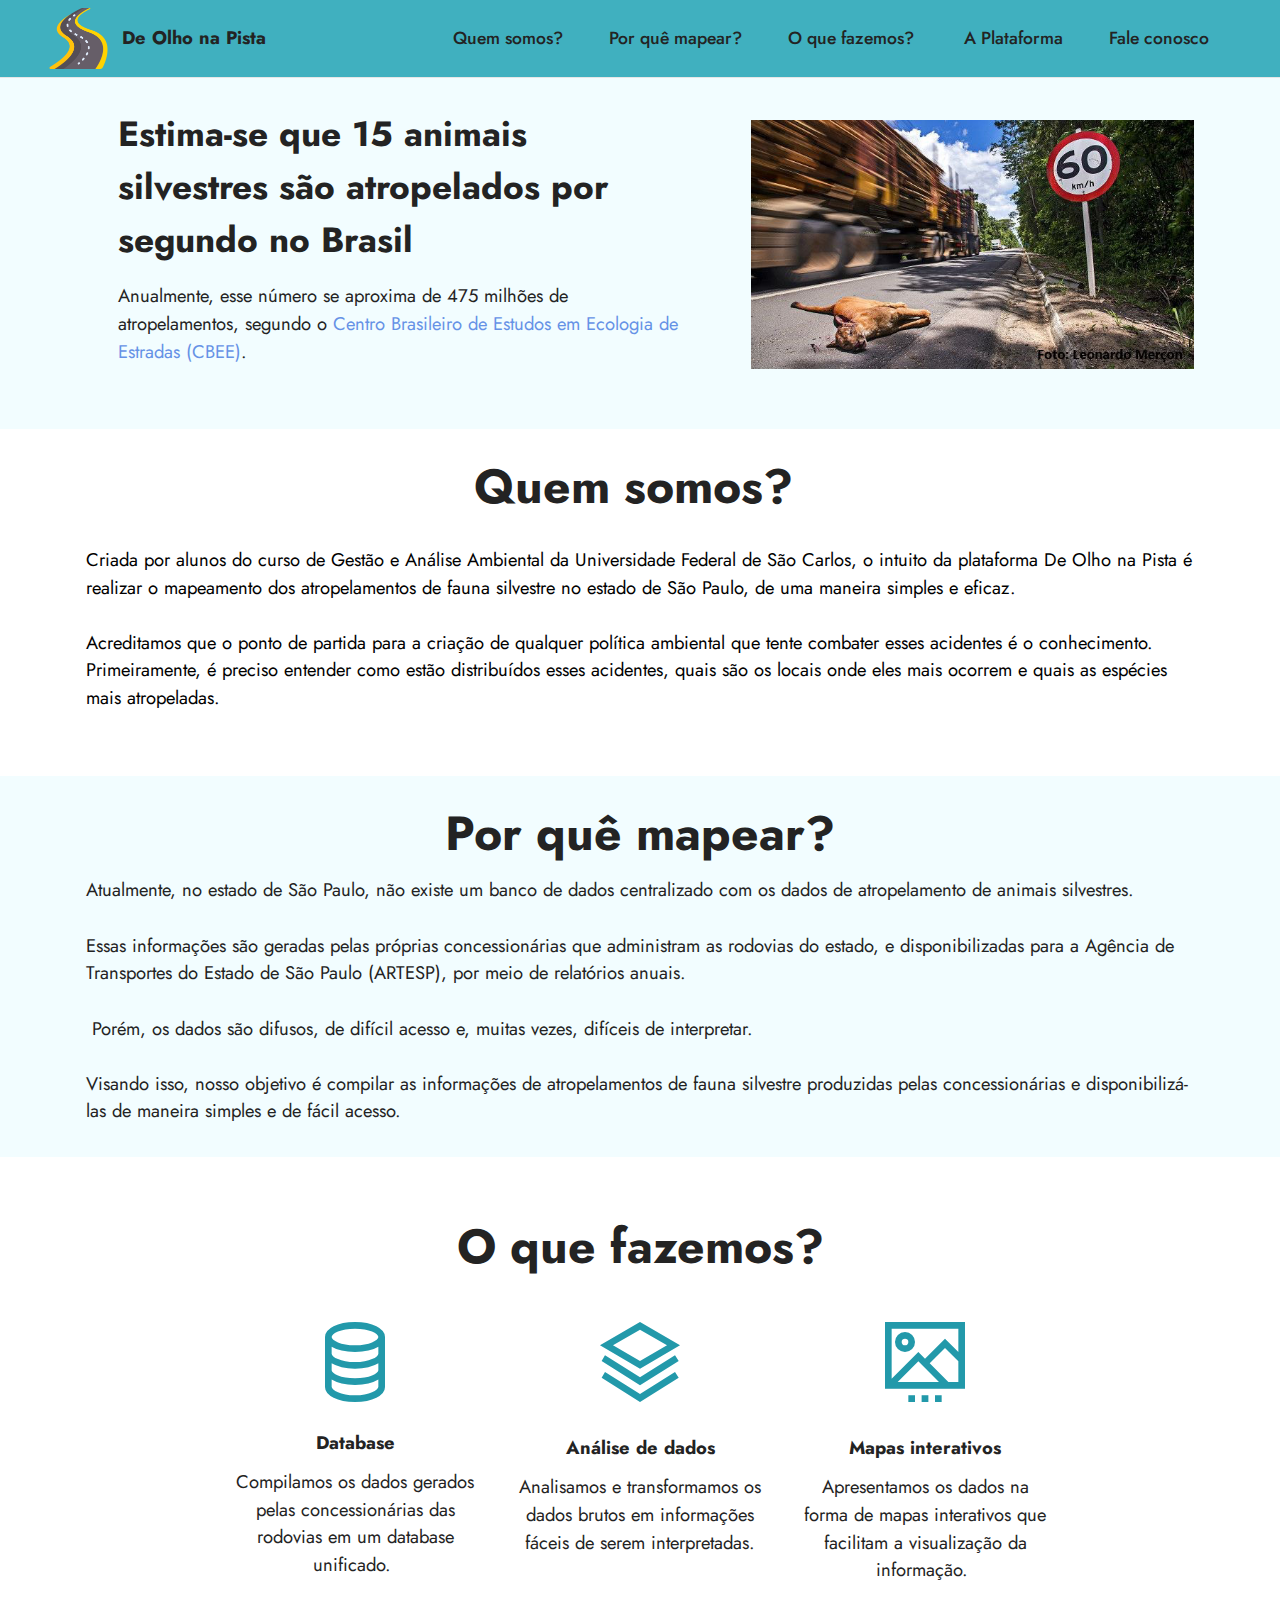
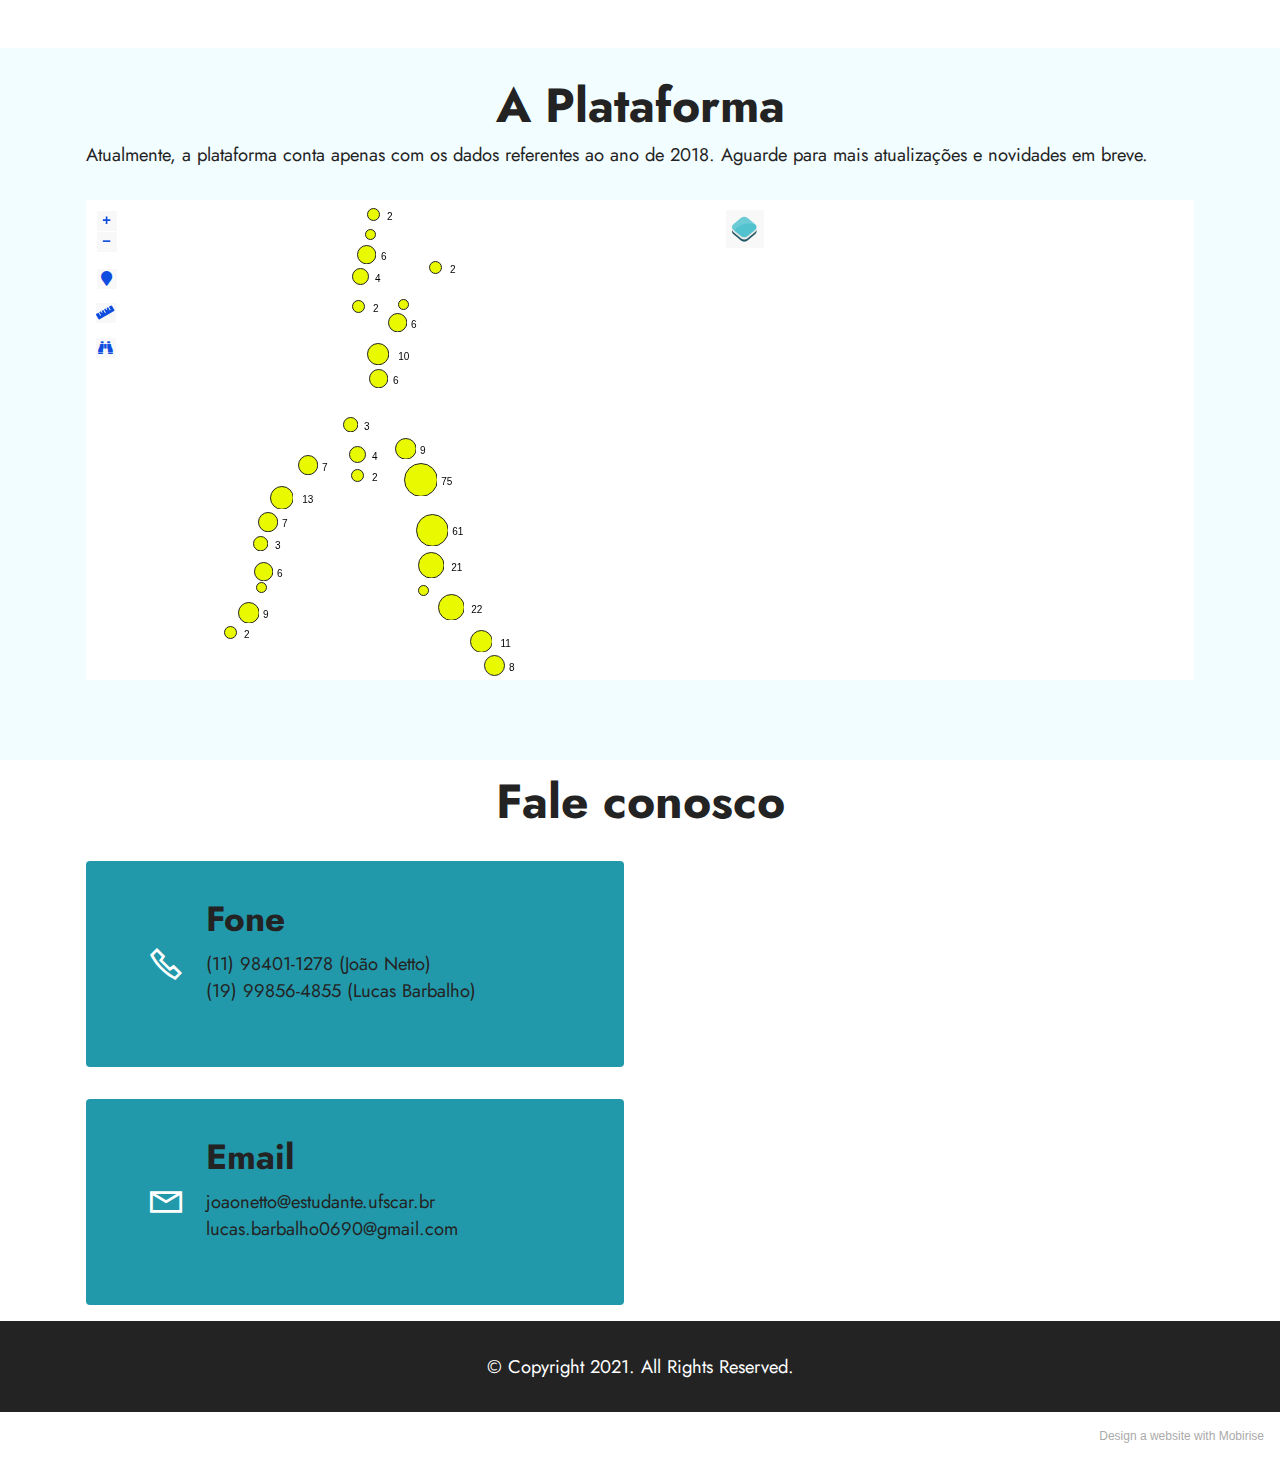
==== commit 29c2d269: "adição de mapa" ====
--- a/index.html
+++ b/index.html
@@ -173,7 +173,7 @@
             <h3 class="mbr-section-title mbr-fonts-style align-center mb-0 display-2"><strong>A Plataforma</strong></h3>
             <h4 class="mbr-section-subtitle mbr-fonts-style align-center mb-0 mt-2 display-7">Atualmente, a plataforma conta apenas com os dados referentes ao ano de 2018. Aguarde para mais atualizações e novidades em breve.&nbsp;&nbsp;</h4>
         </div>
-        <div class="google-map"><iframe frameborder="0" style="border:0" src="https://www.google.com/maps/embed/v1/place?key=AIzaSyCNveGQ9bfpKFwWzQLLftrR9hNiHwdqQG8&amp;q=350 5th Ave, New York, NY 10118" allowfullscreen=""></iframe></div>
+        <div class="google-map"><iframe frameborder="0" style="border:0" src="mapa/index.html" allowfullscreen=""></iframe></div>
     </div>
 </section>
 
